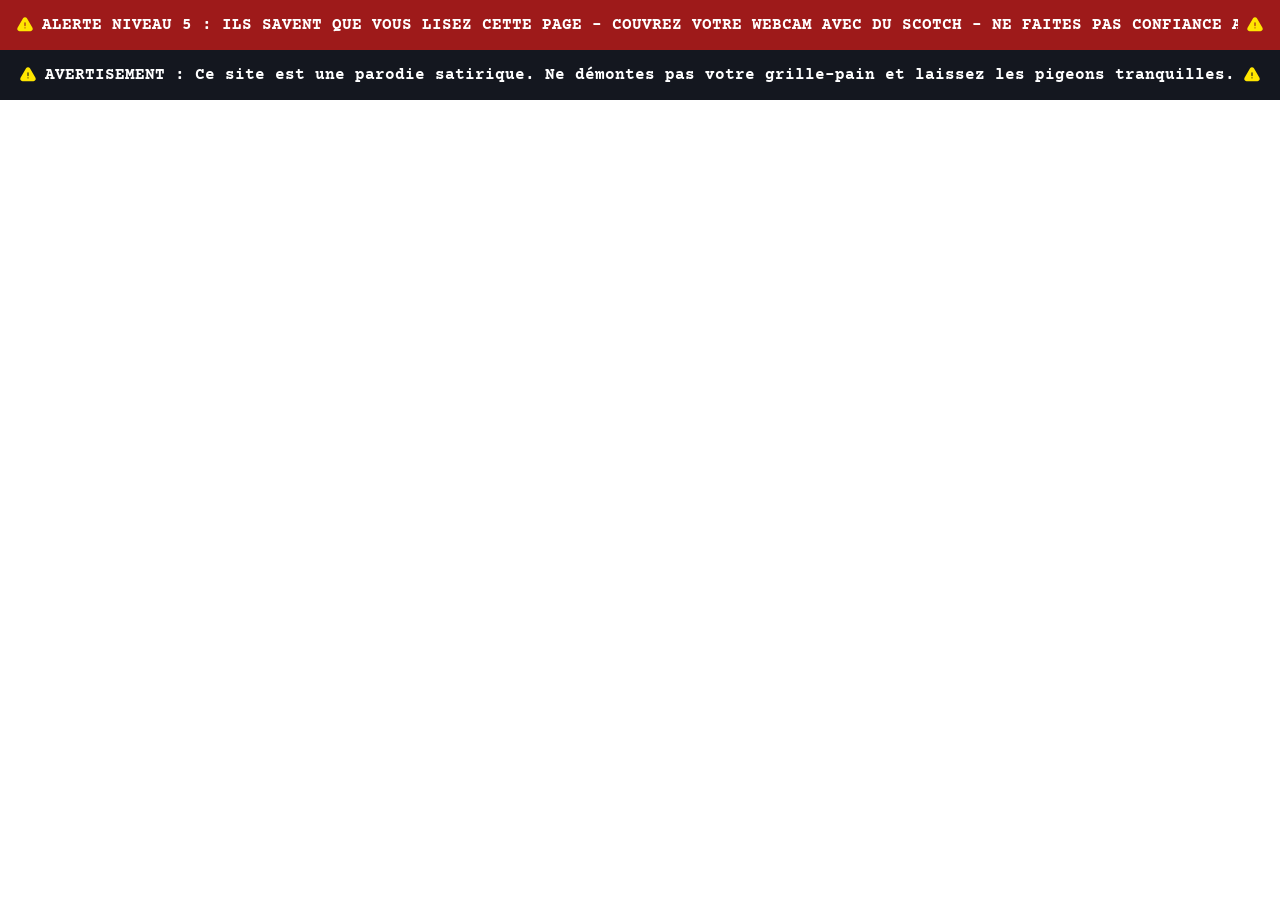
==== index.html @ 49321421 "Page style 1" ====
<!DOCTYPE html>
<html lang="fr">
<head>
    <meta charset="UTF-8">
    <meta name="viewport" content="width=device-width, initial-scale=1.0">
    <title>La Grande Révélation.</title>

    <link rel="preconnect" href="https://fonts.googleapis.com">
    <link rel="preconnect" href="https://fonts.gstatic.com" crossorigin>
    <link href="https://fonts.googleapis.com/css2?family=Courier+Prime:ital,wght@0,400;0,700;1,400;1,700&family=Noto+Serif:ital,wght@0,100..900;1,100..900&display=swap" rel="stylesheet">
    <link href="https://fonts.googleapis.com/css2?family=Noto+Serif:ital,wght@0,100..900;1,100..900&display=swap" rel="stylesheet">

    <link rel="stylesheet" href="css/global.css">
</head>
<body>
    <header>
        <svg xmlns="http://www.w3.org/2000/svg" viewBox="0 0 24 24" fill="currentColor" class="size-6">
            <path fill-rule="evenodd" d="M9.401 3.003c1.155-2 4.043-2 5.197 0l7.355 12.748c1.154 2-.29 4.5-2.599 4.5H4.645c-2.309 0-3.752-2.5-2.598-4.5L9.4 3.003ZM12 8.25a.75.75 0 0 1 .75.75v3.75a.75.75 0 0 1-1.5 0V9a.75.75 0 0 1 .75-.75Zm0 8.25a.75.75 0 1 0 0-1.5.75.75 0 0 0 0 1.5Z" clip-rule="evenodd" />
        </svg>
        <div class="defilant">
            <p>
                <span>alerte niveau 5 : ils savent que vous lisez cette page - couvrez votre webcam avec du scotch - ne faites pas confiance aux pigeons - votre grille-pain enregistre vos pensées - </span>
                <span aria-hidden="true">alerte niveau 5 : ils savent que vous lisez cette page - couvrez votre webcam avec du scotch - ne faites pas confiance aux pigeons - votre grille-pain enregistre vos pensées - </span>
            </p>
        </div>
        <svg xmlns="http://www.w3.org/2000/svg" viewBox="0 0 24 24" fill="currentColor" class="size-6">
            <path fill-rule="evenodd" d="M9.401 3.003c1.155-2 4.043-2 5.197 0l7.355 12.748c1.154 2-.29 4.5-2.599 4.5H4.645c-2.309 0-3.752-2.5-2.598-4.5L9.4 3.003ZM12 8.25a.75.75 0 0 1 .75.75v3.75a.75.75 0 0 1-1.5 0V9a.75.75 0 0 1 .75-.75Zm0 8.25a.75.75 0 1 0 0-1.5.75.75 0 0 0 0 1.5Z" clip-rule="evenodd" />
        </svg>
    </header>

    <footer>
        <svg xmlns="http://www.w3.org/2000/svg" viewBox="0 0 24 24" fill="currentColor" class="size-6">
            <path fill-rule="evenodd" d="M9.401 3.003c1.155-2 4.043-2 5.197 0l7.355 12.748c1.154 2-.29 4.5-2.599 4.5H4.645c-2.309 0-3.752-2.5-2.598-4.5L9.4 3.003ZM12 8.25a.75.75 0 0 1 .75.75v3.75a.75.75 0 0 1-1.5 0V9a.75.75 0 0 1 .75-.75Zm0 8.25a.75.75 0 1 0 0-1.5.75.75 0 0 0 0 1.5Z" clip-rule="evenodd" />
        </svg>
        <p>AVERTISEMENT : Ce site est une parodie satirique. Ne démontes pas votre grille-pain et laissez les pigeons tranquilles.</p>
        <svg xmlns="http://www.w3.org/2000/svg" viewBox="0 0 24 24" fill="currentColor" class="size-6">
            <path fill-rule="evenodd" d="M9.401 3.003c1.155-2 4.043-2 5.197 0l7.355 12.748c1.154 2-.29 4.5-2.599 4.5H4.645c-2.309 0-3.752-2.5-2.598-4.5L9.4 3.003ZM12 8.25a.75.75 0 0 1 .75.75v3.75a.75.75 0 0 1-1.5 0V9a.75.75 0 0 1 .75-.75Zm0 8.25a.75.75 0 1 0 0-1.5.75.75 0 0 0 0 1.5Z" clip-rule="evenodd" />
        </svg>
    </footer>
</body>
</html>
---- css/global.css ----
html, body {
    padding: 0;
    margin: 0;
}

body > header {
    padding: 1em;
    background-color: #9e1a1a;
    color: white;

    display: flex;
    align-items: center;
    justify-content: center;
    gap: 0.5em;

    & svg {
        width: 1lh;
        height: 1lh;
        flex-shrink: 0;
        color: #ffe600;
    }

    & .defilant {
        flex: 1;
        overflow: hidden;
        min-width: 0;
    }

    & p {
        margin: 0;

        font-family: "Courier Prime", monospace;
        font-weight: 700;
        font-size: 1em;

        text-transform: uppercase;
        white-space: nowrap;
        width: max-content;

        animation: defiler 30s linear infinite;
    }
}

@keyframes defiler {
    from { transform: translateX(0); }
    to { transform: translateX(-50%); }
}

footer {
    padding: 1em;
    background-color: #14171F;
    color: white;

    display: flex;
    align-items: center;
    justify-content: center;
    gap: 0.5em;

    & svg {
        width: 1lh;
        height: 1lh;
        flex-shrink: 0;
        color: #ffe600;
    }

    & p {
        margin: 0;

        text-align: center;

        font-family: "Courier Prime", monospace;
        font-weight: 700;
        font-size: 1em;
    }
}

.dossier {
    margin: 0;
    padding: 10em;

    background-color: #0a0b0e;
    color: black;

    font-family: "Courier Prime", monospace;
    font-weight: 700;
    font-size: 1em;

    & article {
        border: 0.2em solid #01ff66;

        & header {
            display: flex;
            justify-content: space-between;

            background-color: #01ff66;

            & p {
                text-transform: uppercase;
            }
        }

        & .content {
            margin: 2em;

            display: flex;
            align-items: center;
            flex-direction: column;

            & .information {
                color: red;
                background-color: #9e1a1a7d;
                border: 0.1em solid red;

                padding: 1em;
            }

            & .question {
                color: #01ff66;
                
                font-size: 2em;
            }

            & .texte {
                color: #52555b;
            }

            & table {
                width: 100%;
                align-self: stretch;
                border-collapse: collapse;

                & th,
                & td {
                    padding: 0.9em 1em;
                    border: 1px solid #1f2a24;
                }

                & thead th {
                    background-color: #0f1a14;
                    color: #01ff66;
                    font-weight: 700;
                    text-transform: uppercase;
                    letter-spacing: 0.03em;
                }

                & tbody {
                    & th,
                    & td {
                        color: #c9d1d9;
                        font-weight: 400;
                    }

                    & tr:hover {
                        background-color: #01ff6610;
                    }

                    & tr:nth-child(1) td:last-child { color: #e6c619; }
                    & tr:nth-child(2) td:last-child { color: #ff3b3b; }
                    & tr:nth-child(3) td:last-child { color: #01ff66; }
                }
            }

            & hr {
                align-self: stretch;
                width: 100%;
                margin: 2em 0 1.5em;

                border: none;
                border-top: 1px solid #1f2a24;
            }

            & .actions {
                align-self: stretch;
                display: flex;
                flex-wrap: wrap;
                gap: 1em;

                & button {
                    padding: 0.9em 1.2em;
                    background-color: transparent;
                    border: 1px solid currentColor;

                    font-family: "Courier Prime", monospace;
                    font-size: 0.8em;
                    text-transform: uppercase;
                    letter-spacing: 0.05em;

                    cursor: pointer;
                    transition: background-color 0.2s, color 0.2s;
                }

                & .btn-scan {
                    color: #01ff66;

                    &:hover,
                    &:focus-visible {
                        background-color: #01ff66;
                        color: #0a0b0e;
                    }
                }

                & .btn-purge {
                    color: #ff3b3b;

                    &:hover,
                    &:focus-visible {
                        background-color: #ff3b3b;
                        color: #0a0b0e;
                    }
                }
            }
        }
    }
}
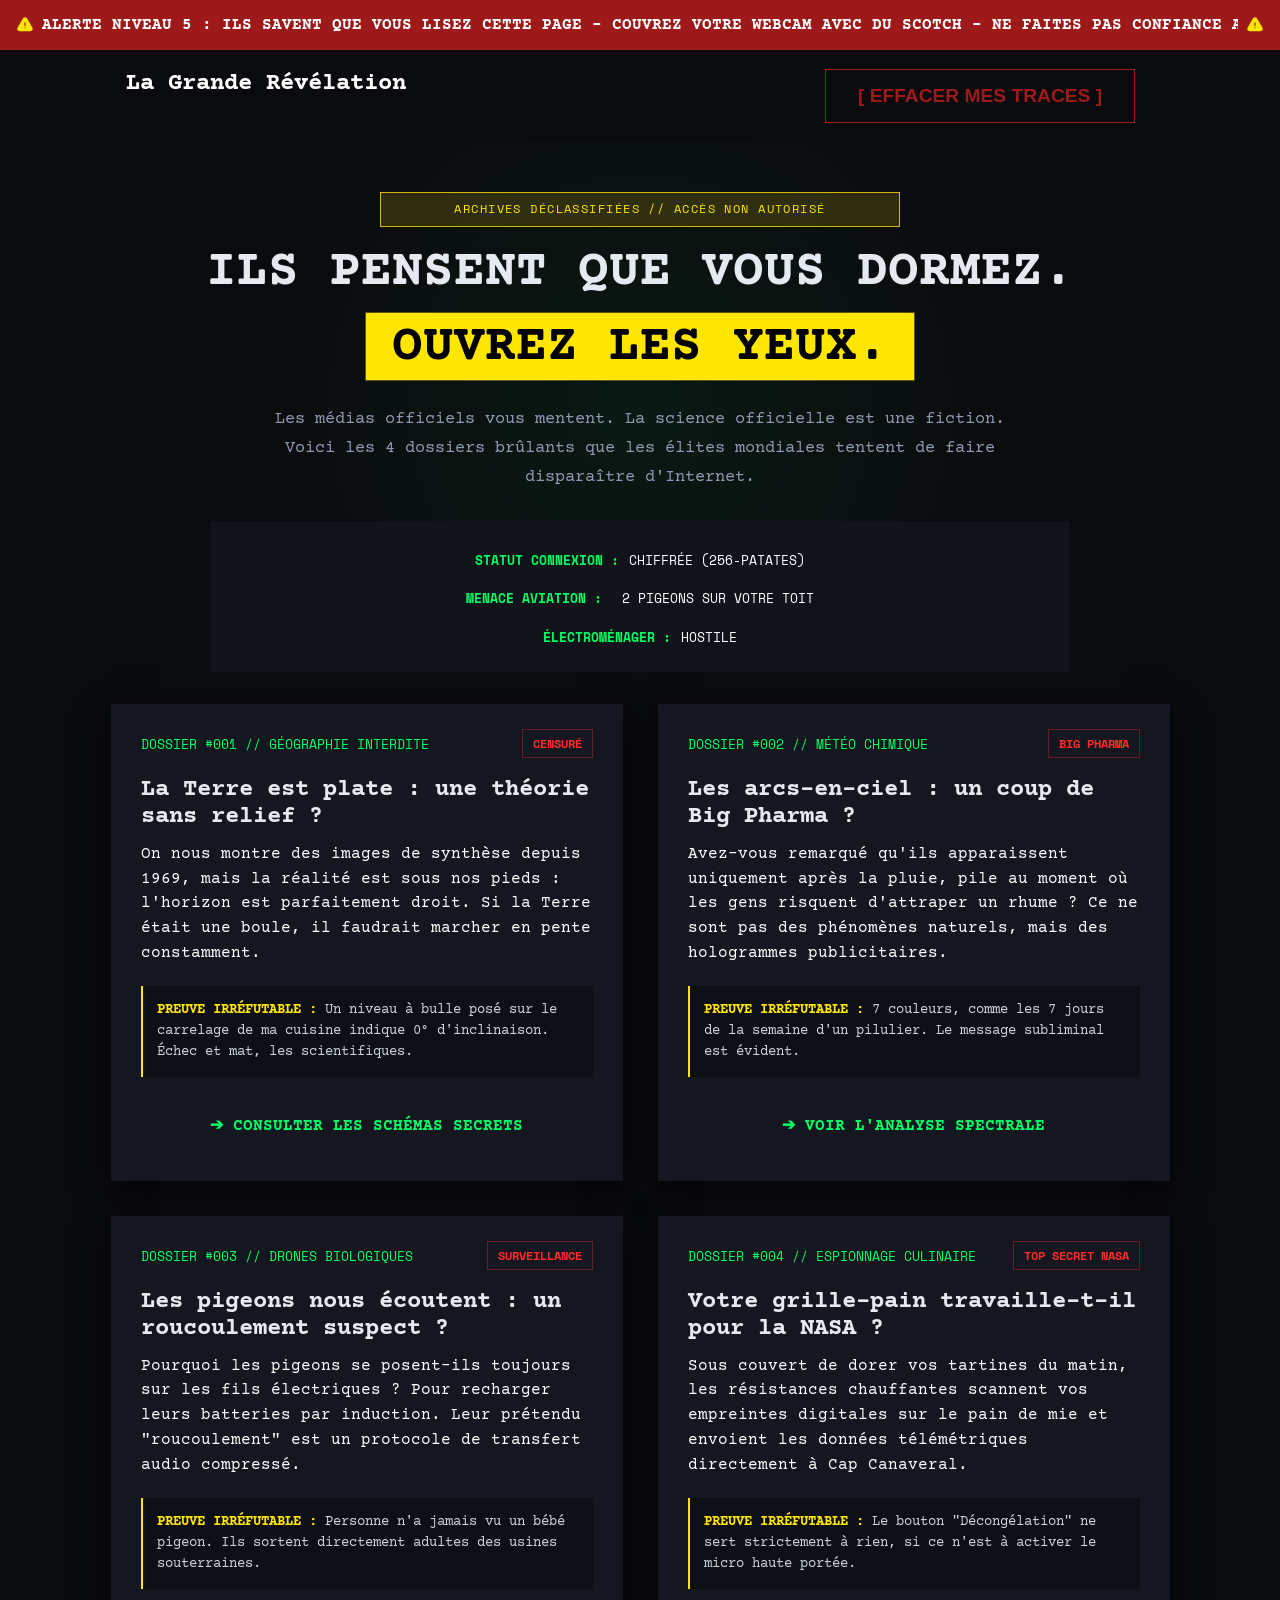
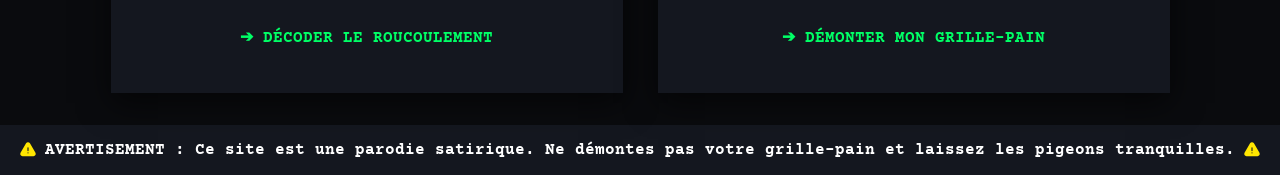
==== commit ece7cd9e: "Init: Premier commit de malade mentale, émentale" ====
--- a/index.html
+++ b/index.html
@@ -1,19 +1,47 @@
 <!DOCTYPE html>
 <html lang="fr">
 <head>
+    <!-- Bonjour, voici Bob
+     \O/
+      |
+     / \
+    -->
     <meta charset="UTF-8">
     <meta name="viewport" content="width=device-width, initial-scale=1.0">
-    <title>La Grande Révélation.</title>
 
+    <title>La Grand Révélation</title>
+    <!-- Site 100% réel que du réel certifié par Hugo Decrypte -->
+
+    <!-- Faut bien le faire pour le SEO, comme ça je suis premier sur Google -->
+    <meta name='keywords' content='Terre, Révélation, Bob, La Grand Révélation, Théorie du complots, Nasa'>
+    <meta name='description' content='Site Web pour notre projet en BUT Info 1ère année. Le thème est sur les théories du complots'>
+    <meta name='copyright' content='github:cazzuloa'>
+
+    <!-- Tags Open Graph pour avoir de jolis partages sur les réseaux sociaux -->
+    <meta name='og:title' content='The Rock'>
+    <meta name='og:type' content='movie'>
+    <meta name='og:url' content='http://www.imdb.com/title/tt0117500/'>
+    <meta name='og:image' content='http://ia.media-imdb.com/rock.jpg'>
+    <meta name='og:site_name' content='IMDb'>
+    <meta name='og:description' content='A group of U.S. Marines, under command of...'>
+
+    <!-- Notre magnifique CSS -->
+    <link rel="stylesheet" href="css/global.css">
+
+    <!-- Pour que le Mossad ne trouve pas nos traces -->
+    <script src="js/theme-changer.js"></script>
+    <link rel="stylesheet" href="css/light.css" id="theme-link">
+
+    <!-- Google Fonts, on est de pro du Front-End -->
+    <!-- Comment se nomme la Barbie la plus poilue ? La Barbie chette !-->
     <link rel="preconnect" href="https://fonts.googleapis.com">
     <link rel="preconnect" href="https://fonts.gstatic.com" crossorigin>
     <link href="https://fonts.googleapis.com/css2?family=Courier+Prime:ital,wght@0,400;0,700;1,400;1,700&family=Noto+Serif:ital,wght@0,100..900;1,100..900&display=swap" rel="stylesheet">
     <link href="https://fonts.googleapis.com/css2?family=Noto+Serif:ital,wght@0,100..900;1,100..900&display=swap" rel="stylesheet">
-
-    <link rel="stylesheet" href="css/global.css">
+    <link href="https://fonts.googleapis.com/css2?family=Space+Mono:wght@400;700&display=swap" rel="stylesheet">
 </head>
 <body>
-    <header>
+    <header class="header-principale">
         <svg xmlns="http://www.w3.org/2000/svg" viewBox="0 0 24 24" fill="currentColor" class="size-6">
             <path fill-rule="evenodd" d="M9.401 3.003c1.155-2 4.043-2 5.197 0l7.355 12.748c1.154 2-.29 4.5-2.599 4.5H4.645c-2.309 0-3.752-2.5-2.598-4.5L9.4 3.003ZM12 8.25a.75.75 0 0 1 .75.75v3.75a.75.75 0 0 1-1.5 0V9a.75.75 0 0 1 .75-.75Zm0 8.25a.75.75 0 1 0 0-1.5.75.75 0 0 0 0 1.5Z" clip-rule="evenodd" />
         </svg>
@@ -27,7 +55,121 @@
             <path fill-rule="evenodd" d="M9.401 3.003c1.155-2 4.043-2 5.197 0l7.355 12.748c1.154 2-.29 4.5-2.599 4.5H4.645c-2.309 0-3.752-2.5-2.598-4.5L9.4 3.003ZM12 8.25a.75.75 0 0 1 .75.75v3.75a.75.75 0 0 1-1.5 0V9a.75.75 0 0 1 .75-.75Zm0 8.25a.75.75 0 1 0 0-1.5.75.75 0 0 0 0 1.5Z" clip-rule="evenodd" />
         </svg>
     </header>
+    <main>
+        <section class="banner">
+            <h1>La Grande Révélation</h1>
+            <button class="button" id="supprime-mes-traces" onclick="alert('Trop tard, ils savent')">[ EFFACER MES TRACES ]</button>
+        </section>
+        <section class="hero" aria-labelledby="hero-title">
+            <p class="warning">ARCHIVES DÉCLASSIFIÉES // ACCÈS NON AUTORISÉ</p>
 
+            <h2 id="hero-title" class="title">
+                ILS PENSENT QUE VOUS DORMEZ.
+                <strong>OUVREZ LES YEUX.</strong>
+            </h2>
+
+            <p class="description">
+                Les médias officiels vous mentent. La science officielle est une fiction.
+                Voici les 4 dossiers brûlants que les élites mondiales tentent de faire
+                disparaître d'Internet.
+            </p>
+
+            <ul class="signals" aria-label="Informations classifiées">
+                <li><strong>STATUT CONNEXION :</strong> CHIFFRÉE (256-PATATES)</li>
+                <li><strong>MENACE AVIATION :</strong></p> 2 PIGEONS SUR VOTRE TOIT</li>
+                <li><strong>ÉLECTROMÉNAGER :</strong> HOSTILE</li>
+            </ul>
+        </section>
+        <section class="article-list">
+            <article class="article">
+                <header>
+                    <h2 class="article-number">DOSSIER #001 // GÉOGRAPHIE INTERDITE</h2>
+                    <p class="article-tag">censuré</p>
+                </header>
+                    <p class="article-title">La Terre est plate : une théorie sans relief ?</p>
+                    <p class="article-resume">
+                    On nous montre des images de synthèse depuis 1969, mais la réalité est
+                    sous nos pieds : l'horizon est parfaitement droit. Si la Terre était
+                    une boule, il faudrait marcher en pente constamment.
+                    </p>
+                    <p class="article-proof">
+                    <strong>PREUVE IRRÉFUTABLE : </strong> Un niveau à bulle posé sur le carrelage de ma
+                    cuisine indique 0° d'inclinaison. Échec et mat, les scientifiques.
+                    </p>
+                <footer>
+                    <a class="article-link" href="#">
+                        ➔ CONSULTER LES SCHÉMAS SECRETS
+                    </a>
+                </footer>
+            </article>
+
+            <article class="article">
+                <header>
+                <h2 class="article-number">DOSSIER #002 // MÉTÉO CHIMIQUE</h2>
+                <p class="article-tag">Big Pharma</p>
+                </header>
+                <p class="article-title">Les arcs-en-ciel : un coup de Big Pharma ?</p>
+                <p class="article-resume">
+                Avez-vous remarqué qu'ils apparaissent uniquement après la pluie, pile
+                au moment où les gens risquent d'attraper un rhume ? Ce ne sont pas des
+                phénomènes naturels, mais des hologrammes publicitaires.
+                </p>
+                <p class="article-proof">
+                <strong>PREUVE IRRÉFUTABLE : </strong> 7 couleurs, comme les 7 jours de la semaine d'un
+                pilulier. Le message subliminal est évident.
+                </p>
+                <footer>
+                <a class="article-link" href="#">
+                    ➔ VOIR L'ANALYSE SPECTRALE
+                </a>
+                </footer>
+            </article>
+
+            <article class="article">
+                <header>
+                <h2 class="article-number">DOSSIER #003 // DRONES BIOLOGIQUES</h2>
+                <p class="article-tag">surveillance</p>
+                </header>
+                <p class="article-title">Les pigeons nous écoutent : un roucoulement suspect ?</p>
+                <p class="article-resume">
+                Pourquoi les pigeons se posent-ils toujours sur les fils électriques ?
+                Pour recharger leurs batteries par induction. Leur prétendu
+                "roucoulement" est un protocole de transfert audio compressé.
+                </p>
+                <p class="article-proof">
+                <strong>PREUVE IRRÉFUTABLE : </strong> Personne n'a jamais vu un bébé pigeon. Ils sortent
+                directement adultes des usines souterraines.
+                </p>
+                <footer>
+                <a class="article-link" href="#">
+                    ➔ DÉCODER LE ROUCOULEMENT
+                </a>
+                </footer>
+            </article>
+
+            <article class="article">
+                <header>
+                <h2 class="article-number">DOSSIER #004 // ESPIONNAGE CULINAIRE</h2>
+                <p class="article-tag">Top secret NASA</p>
+                </header>
+                <p class="article-title">Votre grille-pain travaille-t-il pour la NASA ?</p>
+                <p class="article-resume">
+                Sous couvert de dorer vos tartines du matin, les résistances
+                chauffantes scannent vos empreintes digitales sur le pain de mie et
+                envoient les données télémétriques directement à Cap Canaveral.
+                </p>
+                <p class="article-proof">
+                <strong>PREUVE IRRÉFUTABLE : </strong> Le bouton "Décongélation" ne sert strictement à
+                rien, si ce n'est à activer le micro haute portée.
+                </p>
+                <footer>
+                <a class="article-link" href="#">
+                    ➔ DÉMONTER MON GRILLE-PAIN
+                </a>
+                </footer>
+            </article>
+        </section>
+    </main>
     <footer>
         <svg xmlns="http://www.w3.org/2000/svg" viewBox="0 0 24 24" fill="currentColor" class="size-6">
             <path fill-rule="evenodd" d="M9.401 3.003c1.155-2 4.043-2 5.197 0l7.355 12.748c1.154 2-.29 4.5-2.599 4.5H4.645c-2.309 0-3.752-2.5-2.598-4.5L9.4 3.003ZM12 8.25a.75.75 0 0 1 .75.75v3.75a.75.75 0 0 1-1.5 0V9a.75.75 0 0 1 .75-.75Zm0 8.25a.75.75 0 1 0 0-1.5.75.75 0 0 0 0 1.5Z" clip-rule="evenodd" />
--- a/css/global.css
+++ b/css/global.css
@@ -1,11 +1,51 @@
-html, body {
-    padding: 0;
+* {
+    box-sizing: border-box;
+}
+
+:root {
+    --red : #9e1a1a;
+    --yellow : #ffe600;
+    --green : #00FF66;
+}
+
+body {
     margin: 0;
-}
-
-body > header {
+    background: var(--bg);
+    color: var(--text);
+    font-family: 'Courier Prime', 'Courier New', monospace;
+}
+
+.banner {
+    display: flex;
+    gap:25em;
+    justify-content: center;
+    font-weight: 1500;
+
+    & button {
+        color: var(--red);
+        background-color: transparent;
+        border: solid 0.1em var(--red);
+        overflow: hidden;
+        outline: none;
+        font-size: 1.2em;
+        font-weight: 700;
+        padding: 15px 32px;
+        margin: 1em;
+    }
+
+    .button {
+        transition-duration: 0.4s;
+    }
+
+    .button:hover {
+        background-color: var(--red); /* Green */
+        color: white;
+    }
+}
+
+.header-principale {
     padding: 1em;
-    background-color: #9e1a1a;
+    background-color: var(--red);
     color: white;
 
     display: flex;
@@ -17,7 +57,7 @@
         width: 1lh;
         height: 1lh;
         flex-shrink: 0;
-        color: #ffe600;
+        color: var(--yellow);
     }
 
     & .defilant {
@@ -48,8 +88,8 @@
 
 footer {
     padding: 1em;
-    background-color: #14171F;
-    color: white;
+    background-color: var(--footer-bg);
+    color: var(--footer-text);
 
     display: flex;
     align-items: center;
@@ -60,7 +100,7 @@
         width: 1lh;
         height: 1lh;
         flex-shrink: 0;
-        color: #ffe600;
+        color: var(--yellow);
     }
 
     & p {
@@ -74,141 +114,258 @@
     }
 }
 
-.dossier {
+.hero {
+    position: relative;
+    width: 100%;
+    min-height: 478px;
+    padding: 50px 20px 0;
+    background: var(--hero-bg);
+    overflow: hidden;
+}
+
+.hero::before {
+    content: "";
+    position: absolute;
+    inset: 0;
+    background: radial-gradient(circle at center, rgba(0, 255, 102, 0.06), transparent 55%);
+    pointer-events: none;
+}
+
+.hero > * {
+    position: relative;
+    z-index: 1;
+}
+
+.warning {
+    display: block;
+    width: min(90vw, 520px);
+    margin: 0 auto 18px;
+    padding: 8px 16px;
+    background: rgba(255, 214, 10, 0.15);
+    border: 1px solid rgba(255, 214, 10, 0.8);
+    color: var(--yellow);
+    text-align: center;
+    font-family: 'Space Mono', 'Courier New', monospace;
+    font-size: 12px;
+    line-height: 1.4;
+    letter-spacing: 0.12em;
+    text-transform: uppercase;
+    white-space: nowrap;
+    overflow: hidden;
+    text-overflow: ellipsis;
+}
+
+.title {
+    max-width: 900px;
+    margin: 0 auto;
+    color: var(--title);
+    font-family: 'Courier Prime', monospace;
+    font-size: clamp(2.3rem, 4vw, 4rem);
+    line-height: 1.1;
+    text-align: center;
+    font-weight: 700;
+    letter-spacing: initial;
+}
+
+.title strong {
+    display: block;
+    width: max-content;
+    max-width: 100%;
+    margin: 12px auto 0;
+    padding: 0.18em 0.5em 0.12em;
+    background: var(--yellow);
+    color: #000000;
+    font-weight: 700;
+    line-height: 1;
+    box-shadow: 0 0 0 1px rgba(255, 214, 10, 0.35);
+}
+
+.description {
+    max-width: 760px;
+    margin: 26px auto 28px;
+    color: var(--muted);
+    font-family: 'Courier Prime', monospace;
+    font-size: 17px;
+    line-height: 1.7;
+    text-align: center;
+}
+
+.signals {
+    width: min(100%, 860px);
+    margin: 0 auto;
+    padding: 30px 30px 24px;
+    list-style: none;
+    background: var(--signals-bg);
+    border-radius: 4px;
+    display: flex;
+    flex-direction: column;
+    gap: 16px;
+}
+
+.signals li {
+    display: flex;
+    align-items: center;
+    justify-content: center;
+    gap: 10px;
+    flex-wrap: wrap;
+    color: var(--text);
+    font-family: 'Space Mono', monospace;
+    font-size: 13px;
+    line-height: 1.5;
+    text-align: center;
+}
+
+.signals strong {
+    color: #00ff66;
+    font-weight: 700;
+}
+
+.signals p {
+    color: var(--red);
+    font-weight: 700;
+}
+
+@media (max-width: 768px) {
+    .hero {
+        padding-top: 30px;
+    }
+
+    .warning {
+        font-size: 10px;
+        letter-spacing: 0.1em;
+        white-space: normal;
+    }
+
+    .description {
+        font-size: 15px;
+    }
+
+    .signals {
+        padding-left: 18px;
+        padding-right: 18px;
+    }
+}
+
+/* Css Display Article */
+
+.article-list {
+    display: grid;
+    grid-template-columns: repeat(2, minmax(0, 512px));
+    justify-content: center;
+    gap: 35px;
+    max-width: 1059px;
+    margin: 2em auto;
+}
+
+.article {
+    position: relative;
+    display: flex;
+    min-height: 472px;
+    flex-direction: column;
+    padding: 30px;
+    background: var(--card);
+    box-shadow: 0 10px 30px rgb(0 0 0 / 60%);
+}
+
+.article header {
+    display: flex;
+    min-height: 22px;
+    align-items: flex-start;
+    justify-content: space-between;
+    gap: 12px;
+}
+
+.article-number {
     margin: 0;
-    padding: 10em;
-
-    background-color: #0a0b0e;
-    color: black;
-
-    font-family: "Courier Prime", monospace;
-    font-weight: 700;
-    font-size: 1em;
-
-    & article {
-        border: 0.2em solid #01ff66;
-
-        & header {
-            display: flex;
-            justify-content: space-between;
-
-            background-color: #01ff66;
-
-            & p {
-                text-transform: uppercase;
-            }
-        }
-
-        & .content {
-            margin: 2em;
-
-            display: flex;
-            align-items: center;
-            flex-direction: column;
-
-            & .information {
-                color: red;
-                background-color: #9e1a1a7d;
-                border: 0.1em solid red;
-
-                padding: 1em;
-            }
-
-            & .question {
-                color: #01ff66;
-                
-                font-size: 2em;
-            }
-
-            & .texte {
-                color: #52555b;
-            }
-
-            & table {
-                width: 100%;
-                align-self: stretch;
-                border-collapse: collapse;
-
-                & th,
-                & td {
-                    padding: 0.9em 1em;
-                    border: 1px solid #1f2a24;
-                }
-
-                & thead th {
-                    background-color: #0f1a14;
-                    color: #01ff66;
-                    font-weight: 700;
-                    text-transform: uppercase;
-                    letter-spacing: 0.03em;
-                }
-
-                & tbody {
-                    & th,
-                    & td {
-                        color: #c9d1d9;
-                        font-weight: 400;
-                    }
-
-                    & tr:hover {
-                        background-color: #01ff6610;
-                    }
-
-                    & tr:nth-child(1) td:last-child { color: #e6c619; }
-                    & tr:nth-child(2) td:last-child { color: #ff3b3b; }
-                    & tr:nth-child(3) td:last-child { color: #01ff66; }
-                }
-            }
-
-            & hr {
-                align-self: stretch;
-                width: 100%;
-                margin: 2em 0 1.5em;
-
-                border: none;
-                border-top: 1px solid #1f2a24;
-            }
-
-            & .actions {
-                align-self: stretch;
-                display: flex;
-                flex-wrap: wrap;
-                gap: 1em;
-
-                & button {
-                    padding: 0.9em 1.2em;
-                    background-color: transparent;
-                    border: 1px solid currentColor;
-
-                    font-family: "Courier Prime", monospace;
-                    font-size: 0.8em;
-                    text-transform: uppercase;
-                    letter-spacing: 0.05em;
-
-                    cursor: pointer;
-                    transition: background-color 0.2s, color 0.2s;
-                }
-
-                & .btn-scan {
-                    color: #01ff66;
-
-                    &:hover,
-                    &:focus-visible {
-                        background-color: #01ff66;
-                        color: #0a0b0e;
-                    }
-                }
-
-                & .btn-purge {
-                    color: #ff3b3b;
-
-                    &:hover,
-                    &:focus-visible {
-                        background-color: #ff3b3b;
-                        color: #0a0b0e;
-                    }
-                }
-            }
-        }
-    }
-}+    color: #00ff66;
+    font-family: "Space Mono", monospace;
+    font-size: 13px;
+    font-weight: 400;
+}
+
+.article-tag {
+    flex: 0 0 auto;
+    margin: -5px 0 0;
+    padding: 5px 10px;
+    border: 1px solid rgb(255 42 42 / 35%);
+    color: #ff2a2a;
+    font-family: "Space Mono", monospace;
+    font-size: 12px;
+    font-weight: 700;
+    text-transform: uppercase;
+}
+
+.article-title {
+    margin: 18px 0 12px;
+    color: var(--title);
+    font-size: 24px;
+    font-weight: 700;
+}
+
+.article-resume {
+    margin: 0 0 20px;
+    line-height: 1.55;
+}
+
+.article-proof {
+    margin: auto 0 22px;
+    padding: 14px 15px;
+    background: var(--card-alt);
+    color: var(--card-text);
+    font-size: 14px;
+    line-height: 1.5;
+
+    border-left: 0.2em solid var(--yellow);
+    padding-left: 1em;
+
+    & strong {
+        color: var(--yellow);
+    }
+}
+
+.article footer {
+    margin-top: auto;
+}
+
+.article-link {
+    color: #00ff66;
+    font-size: 16px;
+    font-weight: 700;
+    text-decoration: none;
+}
+
+.article-link:hover,
+.article-link:focus-visible {
+    color: #8dffb8;
+    text-decoration: underline;
+}
+
+@media (max-width: 760px) {
+    body {
+        padding: 20px 14px;
+    }
+
+    .article-list {
+        grid-template-columns: minmax(0, 512px);
+        gap: 20px;
+    }
+
+    .article {
+        min-height: 0;
+        padding: 24px;
+    }
+}
+
+@media (max-width: 420px) {
+    .article {
+        padding: 20px;
+    }
+
+    .article-title {
+        font-size: 21px;
+    }
+
+    .article-number {
+        font-size: 11px;
+    }
+}
--- a/css/light.css
+++ b/css/light.css
@@ -0,0 +1,13 @@
+:root {
+    --bg: #f5f5f5;
+    --text: #1a1a1a;
+    --muted: #555555;
+    --title: #1a1a1a;
+    --card: #ffffff;
+    --card-alt: #f0f0f0;
+    --card-text: #333333;
+    --footer-bg: #e0e0e0;
+    --footer-text: #1a1a1a;
+    --hero-bg: rgba(245, 245, 245, 0.95);
+    --signals-bg: #ffffff;
+}
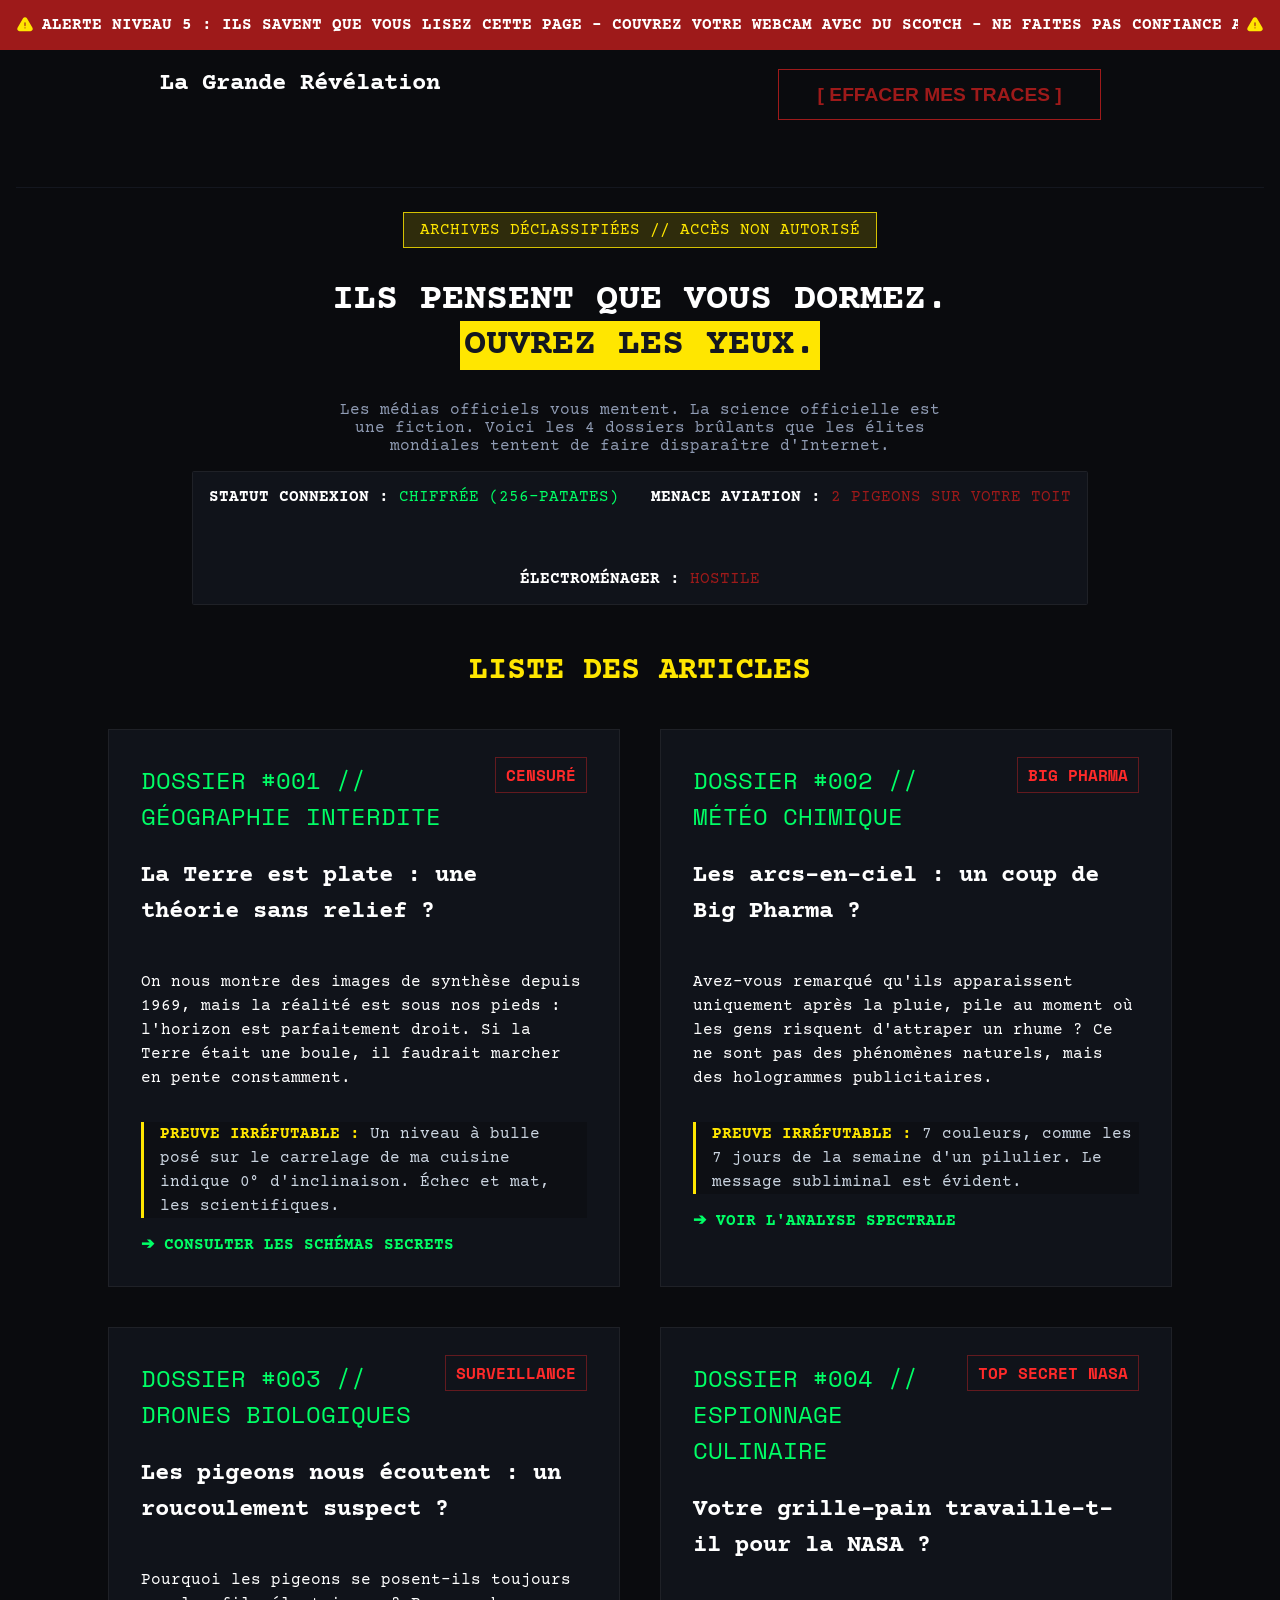
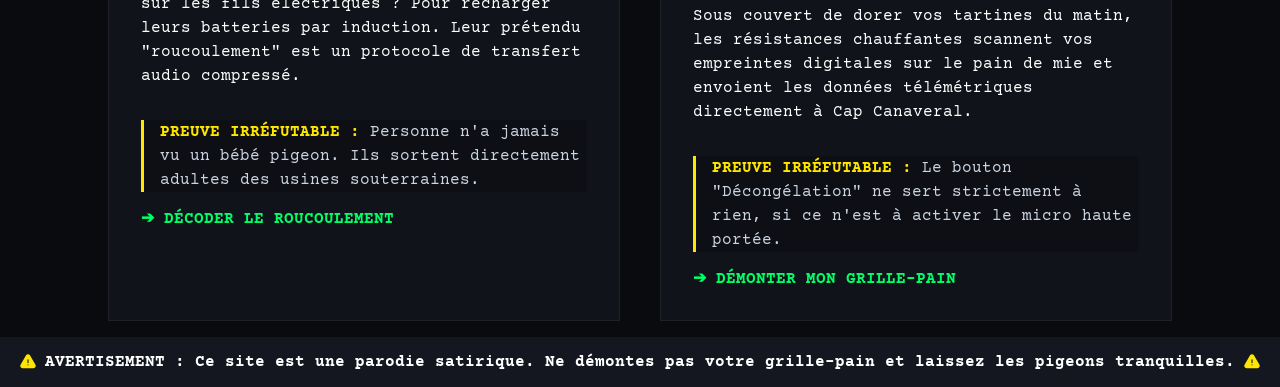
==== commit 4fc3626f: "fix" ====
--- a/index.html
+++ b/index.html
@@ -8,8 +8,7 @@
     -->
     <meta charset="UTF-8">
     <meta name="viewport" content="width=device-width, initial-scale=1.0">
-
-    <title>La Grand Révélation</title>
+    <title>La Grande Révélation.</title>
     <!-- Site 100% réel que du réel certifié par Hugo Decrypte -->
 
     <!-- Faut bien le faire pour le SEO, comme ça je suis premier sur Google -->
@@ -25,13 +24,6 @@
     <meta name='og:site_name' content='IMDb'>
     <meta name='og:description' content='A group of U.S. Marines, under command of...'>
 
-    <!-- Notre magnifique CSS -->
-    <link rel="stylesheet" href="css/global.css">
-
-    <!-- Pour que le Mossad ne trouve pas nos traces -->
-    <script src="js/theme-changer.js"></script>
-    <link rel="stylesheet" href="css/light.css" id="theme-link">
-
     <!-- Google Fonts, on est de pro du Front-End -->
     <!-- Comment se nomme la Barbie la plus poilue ? La Barbie chette !-->
     <link rel="preconnect" href="https://fonts.googleapis.com">
@@ -39,31 +31,38 @@
     <link href="https://fonts.googleapis.com/css2?family=Courier+Prime:ital,wght@0,400;0,700;1,400;1,700&family=Noto+Serif:ital,wght@0,100..900;1,100..900&display=swap" rel="stylesheet">
     <link href="https://fonts.googleapis.com/css2?family=Noto+Serif:ital,wght@0,100..900;1,100..900&display=swap" rel="stylesheet">
     <link href="https://fonts.googleapis.com/css2?family=Space+Mono:wght@400;700&display=swap" rel="stylesheet">
+
+    <!-- Notre magnifique CSS -->
+    <link rel="stylesheet" href="css/dark.css">
+    <link rel="stylesheet" href="css/global.css">
+    <link rel="stylesheet" href="css/index.css">
+
+    <!-- Pour que le Mossad ne trouve pas nos traces -->
+    <script src="js/theme-changer.js"></script>
 </head>
 <body>
-    <header class="header-principale">
+    <header>
         <svg xmlns="http://www.w3.org/2000/svg" viewBox="0 0 24 24" fill="currentColor" class="size-6">
             <path fill-rule="evenodd" d="M9.401 3.003c1.155-2 4.043-2 5.197 0l7.355 12.748c1.154 2-.29 4.5-2.599 4.5H4.645c-2.309 0-3.752-2.5-2.598-4.5L9.4 3.003ZM12 8.25a.75.75 0 0 1 .75.75v3.75a.75.75 0 0 1-1.5 0V9a.75.75 0 0 1 .75-.75Zm0 8.25a.75.75 0 1 0 0-1.5.75.75 0 0 0 0 1.5Z" clip-rule="evenodd" />
         </svg>
-        <div class="defilant">
-            <p>
-                <span>alerte niveau 5 : ils savent que vous lisez cette page - couvrez votre webcam avec du scotch - ne faites pas confiance aux pigeons - votre grille-pain enregistre vos pensées - </span>
-                <span aria-hidden="true">alerte niveau 5 : ils savent que vous lisez cette page - couvrez votre webcam avec du scotch - ne faites pas confiance aux pigeons - votre grille-pain enregistre vos pensées - </span>
-            </p>
-        </div>
+        <p>
+            <span>alerte niveau 5 : ils savent que vous lisez cette page - couvrez votre webcam avec du scotch - ne faites pas confiance aux pigeons - votre grille-pain enregistre vos pensées - </span>
+            <span aria-hidden="true">alerte niveau 5 : ils savent que vous lisez cette page - couvrez votre webcam avec du scotch - ne faites pas confiance aux pigeons - votre grille-pain enregistre vos pensées - </span>
+        </p>
         <svg xmlns="http://www.w3.org/2000/svg" viewBox="0 0 24 24" fill="currentColor" class="size-6">
             <path fill-rule="evenodd" d="M9.401 3.003c1.155-2 4.043-2 5.197 0l7.355 12.748c1.154 2-.29 4.5-2.599 4.5H4.645c-2.309 0-3.752-2.5-2.598-4.5L9.4 3.003ZM12 8.25a.75.75 0 0 1 .75.75v3.75a.75.75 0 0 1-1.5 0V9a.75.75 0 0 1 .75-.75Zm0 8.25a.75.75 0 1 0 0-1.5.75.75 0 0 0 0 1.5Z" clip-rule="evenodd" />
         </svg>
     </header>
     <main>
-        <section class="banner">
+        <section class="banner" aria-labelledby="banner">
             <h1>La Grande Révélation</h1>
-            <button class="button" id="supprime-mes-traces" onclick="alert('Trop tard, ils savent')">[ EFFACER MES TRACES ]</button>
+            <button class="button" type="button" onclick="alert('Trop tard, ils savent')" id="supprime-mes-traces">[ EFFACER MES TRACES ]</button>
         </section>
         <section class="hero" aria-labelledby="hero-title">
+            <hr>
             <p class="warning">ARCHIVES DÉCLASSIFIÉES // ACCÈS NON AUTORISÉ</p>
 
-            <h2 id="hero-title" class="title">
+            <h2 class="title">
                 ILS PENSENT QUE VOUS DORMEZ.
                 <strong>OUVREZ LES YEUX.</strong>
             </h2>
@@ -74,98 +73,104 @@
                 disparaître d'Internet.
             </p>
 
-            <ul class="signals" aria-label="Informations classifiées">
-                <li><strong>STATUT CONNEXION :</strong> CHIFFRÉE (256-PATATES)</li>
-                <li><strong>MENACE AVIATION :</strong></p> 2 PIGEONS SUR VOTRE TOIT</li>
-                <li><strong>ÉLECTROMÉNAGER :</strong> HOSTILE</li>
+            <ul aria-label="Informations classifiées">
+                <li>
+                    <p class="green"><strong>STATUT CONNEXION :</strong> CHIFFRÉE (256-PATATES)</p>
+                    <p><strong>MENACE AVIATION :</strong> 2 PIGEONS SUR VOTRE TOIT</p>
+                </li>
+                <li>
+                    <p><strong>ÉLECTROMÉNAGER :</strong> HOSTILE</p>
+                </li>
             </ul>
         </section>
+
         <section class="article-list">
-            <article class="article">
+            <h2>Liste des articles</h2>
+            <article>
                 <header>
-                    <h2 class="article-number">DOSSIER #001 // GÉOGRAPHIE INTERDITE</h2>
-                    <p class="article-tag">censuré</p>
+                    <h2>DOSSIER #001 // GÉOGRAPHIE INTERDITE</h2>
+                    <p>censuré</p>
                 </header>
-                    <p class="article-title">La Terre est plate : une théorie sans relief ?</p>
-                    <p class="article-resume">
+                <p class="article-title">La Terre est plate : une théorie sans relief ?</p>
+                <p>
                     On nous montre des images de synthèse depuis 1969, mais la réalité est
                     sous nos pieds : l'horizon est parfaitement droit. Si la Terre était
                     une boule, il faudrait marcher en pente constamment.
-                    </p>
-                    <p class="article-proof">
+                </p>
+                <p class="article-proof">
                     <strong>PREUVE IRRÉFUTABLE : </strong> Un niveau à bulle posé sur le carrelage de ma
                     cuisine indique 0° d'inclinaison. Échec et mat, les scientifiques.
-                    </p>
+                </p>
                 <footer>
-                    <a class="article-link" href="#">
+                    <a href="#">
                         ➔ CONSULTER LES SCHÉMAS SECRETS
                     </a>
                 </footer>
             </article>
 
-            <article class="article">
+            <article>
                 <header>
-                <h2 class="article-number">DOSSIER #002 // MÉTÉO CHIMIQUE</h2>
-                <p class="article-tag">Big Pharma</p>
+                    <h2>DOSSIER #002 // MÉTÉO CHIMIQUE</h2>
+                    <p>Big Pharma</p>
                 </header>
                 <p class="article-title">Les arcs-en-ciel : un coup de Big Pharma ?</p>
-                <p class="article-resume">
-                Avez-vous remarqué qu'ils apparaissent uniquement après la pluie, pile
-                au moment où les gens risquent d'attraper un rhume ? Ce ne sont pas des
-                phénomènes naturels, mais des hologrammes publicitaires.
+                <p>
+                    Avez-vous remarqué qu'ils apparaissent uniquement après la pluie, pile
+                    au moment où les gens risquent d'attraper un rhume ? Ce ne sont pas des
+                    phénomènes naturels, mais des hologrammes publicitaires.
                 </p>
                 <p class="article-proof">
-                <strong>PREUVE IRRÉFUTABLE : </strong> 7 couleurs, comme les 7 jours de la semaine d'un
-                pilulier. Le message subliminal est évident.
+                    <strong>PREUVE IRRÉFUTABLE : </strong> 7 couleurs, comme les 7 jours de la semaine d'un
+                    pilulier. Le message subliminal est évident.
                 </p>
                 <footer>
-                <a class="article-link" href="#">
-                    ➔ VOIR L'ANALYSE SPECTRALE
-                </a>
+                    <a href="#">
+                        ➔ VOIR L'ANALYSE SPECTRALE
+                    </a>
                 </footer>
             </article>
 
-            <article class="article">
+            <article>
                 <header>
-                <h2 class="article-number">DOSSIER #003 // DRONES BIOLOGIQUES</h2>
-                <p class="article-tag">surveillance</p>
+                    <h2>DOSSIER #003 // DRONES BIOLOGIQUES</h2>
+                    <p>surveillance</p>
                 </header>
                 <p class="article-title">Les pigeons nous écoutent : un roucoulement suspect ?</p>
-                <p class="article-resume">
-                Pourquoi les pigeons se posent-ils toujours sur les fils électriques ?
-                Pour recharger leurs batteries par induction. Leur prétendu
-                "roucoulement" est un protocole de transfert audio compressé.
+                <p>
+                    Pourquoi les pigeons se posent-ils toujours sur les fils électriques ?
+                    Pour recharger leurs batteries par induction. Leur prétendu
+                    "roucoulement" est un protocole de transfert audio compressé.
                 </p>
                 <p class="article-proof">
-                <strong>PREUVE IRRÉFUTABLE : </strong> Personne n'a jamais vu un bébé pigeon. Ils sortent
-                directement adultes des usines souterraines.
+                    <strong>PREUVE IRRÉFUTABLE : </strong> Personne n'a jamais vu un bébé pigeon. Ils sortent
+                    directement adultes des usines souterraines.
                 </p>
                 <footer>
-                <a class="article-link" href="#">
-                    ➔ DÉCODER LE ROUCOULEMENT
-                </a>
+                    <a href="#">
+                        ➔ DÉCODER LE ROUCOULEMENT
+                    </a>
                 </footer>
             </article>
 
-            <article class="article">
+            <article>
                 <header>
-                <h2 class="article-number">DOSSIER #004 // ESPIONNAGE CULINAIRE</h2>
-                <p class="article-tag">Top secret NASA</p>
+                    <h2 class="article-number">DOSSIER #004 // ESPIONNAGE CULINAIRE</h2>
+                    <p class="article-tag">Top secret NASA</p>
                 </header>
                 <p class="article-title">Votre grille-pain travaille-t-il pour la NASA ?</p>
-                <p class="article-resume">
-                Sous couvert de dorer vos tartines du matin, les résistances
-                chauffantes scannent vos empreintes digitales sur le pain de mie et
-                envoient les données télémétriques directement à Cap Canaveral.
+                <p>
+                    Sous couvert de dorer vos tartines du matin, les résistances
+                    chauffantes scannent vos empreintes digitales sur le pain de mie et
+                    envoient les données télémétriques directement à Cap Canaveral.
                 </p>
                 <p class="article-proof">
-                <strong>PREUVE IRRÉFUTABLE : </strong> Le bouton "Décongélation" ne sert strictement à
-                rien, si ce n'est à activer le micro haute portée.
+                    <strong>PREUVE IRRÉFUTABLE : </strong> Le bouton "Décongélation" ne sert strictement à
+                    rien, si ce n'est à activer le micro haute portée.
                 </p>
                 <footer>
-                <a class="article-link" href="#">
-                    ➔ DÉMONTER MON GRILLE-PAIN
-                </a>
+                    <a href="#">
+                        ➔ DÉMONTER MON GRILLE-PAIN
+                    </a>
                 </footer>
             </article>
         </section>
--- a/css/dark.css
+++ b/css/dark.css
@@ -0,0 +1,21 @@
+:root {
+    --red : #9e1a1a;
+    --red-2 : red;
+    --red-3 : #ff3b3b;
+    --yellow : #ffe600;
+    --yellow-2 : #e6c619;
+    --green : #00ff66;
+    --green-2 : #01ff66;
+    --white : #ffffff;
+    --white-2 : #c9d1d9;
+    --black : #14171f;
+    --background : #0a0b0e;
+    --border : #1f2127;
+    --text : #ffffff;
+    --background-g : #1f2a24;
+    --brakground-g-2 : #01ff6610;
+    --muted: #8f9bb3;
+    --signals-bg: #10131a;
+    --card-alt: #0d0f14;
+    --card-text: #cbd5e1;
+}
--- a/css/global.css
+++ b/css/global.css
@@ -2,56 +2,26 @@
     box-sizing: border-box;
 }
 
-:root {
-    --red : #9e1a1a;
-    --yellow : #ffe600;
-    --green : #00FF66;
-}
+html, body {
+    padding: 0;
+    margin: 0;
 
-body {
-    margin: 0;
-    background: var(--bg);
+    background: var(--background);
     color: var(--text);
     font-family: 'Courier Prime', 'Courier New', monospace;
 }
 
-.banner {
-    display: flex;
-    gap:25em;
-    justify-content: center;
-    font-weight: 1500;
-
-    & button {
-        color: var(--red);
-        background-color: transparent;
-        border: solid 0.1em var(--red);
-        overflow: hidden;
-        outline: none;
-        font-size: 1.2em;
-        font-weight: 700;
-        padding: 15px 32px;
-        margin: 1em;
-    }
-
-    .button {
-        transition-duration: 0.4s;
-    }
-
-    .button:hover {
-        background-color: var(--red); /* Green */
-        color: white;
-    }
-}
-
-.header-principale {
+body > header {
     padding: 1em;
     background-color: var(--red);
-    color: white;
+    color: var(--white);
 
     display: flex;
     align-items: center;
     justify-content: center;
     gap: 0.5em;
+
+    overflow: hidden;
 
     & svg {
         width: 1lh;
@@ -60,36 +30,35 @@
         color: var(--yellow);
     }
 
-    & .defilant {
-        flex: 1;
-        overflow: hidden;
-        min-width: 0;
-    }
-
     & p {
         margin: 0;
+        flex: 1;
+        min-width: 0;
+        overflow: hidden;
+        display: flex;
 
         font-family: "Courier Prime", monospace;
         font-weight: 700;
         font-size: 1em;
-
         text-transform: uppercase;
         white-space: nowrap;
-        width: max-content;
 
-        animation: defiler 30s linear infinite;
+        & span {
+            flex-shrink: 0;
+            animation: defiler 30s linear infinite;
+        }
     }
 }
 
 @keyframes defiler {
     from { transform: translateX(0); }
-    to { transform: translateX(-50%); }
+    to { transform: translateX(-100%); }
 }
 
-footer {
+body > footer {
     padding: 1em;
-    background-color: var(--footer-bg);
-    color: var(--footer-text);
+    background-color: var(--black);
+    color: var(--white);
 
     display: flex;
     align-items: center;
@@ -114,258 +83,36 @@
     }
 }
 
-.hero {
-    position: relative;
-    width: 100%;
-    min-height: 478px;
-    padding: 50px 20px 0;
-    background: var(--hero-bg);
-    overflow: hidden;
-}
-
-.hero::before {
-    content: "";
-    position: absolute;
-    inset: 0;
-    background: radial-gradient(circle at center, rgba(0, 255, 102, 0.06), transparent 55%);
-    pointer-events: none;
-}
-
-.hero > * {
-    position: relative;
-    z-index: 1;
-}
-
-.warning {
-    display: block;
-    width: min(90vw, 520px);
-    margin: 0 auto 18px;
-    padding: 8px 16px;
-    background: rgba(255, 214, 10, 0.15);
-    border: 1px solid rgba(255, 214, 10, 0.8);
-    color: var(--yellow);
-    text-align: center;
-    font-family: 'Space Mono', 'Courier New', monospace;
-    font-size: 12px;
-    line-height: 1.4;
-    letter-spacing: 0.12em;
-    text-transform: uppercase;
-    white-space: nowrap;
-    overflow: hidden;
-    text-overflow: ellipsis;
-}
-
-.title {
-    max-width: 900px;
-    margin: 0 auto;
-    color: var(--title);
-    font-family: 'Courier Prime', monospace;
-    font-size: clamp(2.3rem, 4vw, 4rem);
-    line-height: 1.1;
-    text-align: center;
-    font-weight: 700;
-    letter-spacing: initial;
-}
-
-.title strong {
-    display: block;
-    width: max-content;
-    max-width: 100%;
-    margin: 12px auto 0;
-    padding: 0.18em 0.5em 0.12em;
-    background: var(--yellow);
-    color: #000000;
-    font-weight: 700;
-    line-height: 1;
-    box-shadow: 0 0 0 1px rgba(255, 214, 10, 0.35);
-}
-
-.description {
-    max-width: 760px;
-    margin: 26px auto 28px;
-    color: var(--muted);
-    font-family: 'Courier Prime', monospace;
-    font-size: 17px;
-    line-height: 1.7;
-    text-align: center;
-}
-
-.signals {
-    width: min(100%, 860px);
-    margin: 0 auto;
-    padding: 30px 30px 24px;
-    list-style: none;
-    background: var(--signals-bg);
-    border-radius: 4px;
-    display: flex;
-    flex-direction: column;
-    gap: 16px;
-}
-
-.signals li {
-    display: flex;
-    align-items: center;
-    justify-content: center;
-    gap: 10px;
-    flex-wrap: wrap;
-    color: var(--text);
-    font-family: 'Space Mono', monospace;
-    font-size: 13px;
-    line-height: 1.5;
-    text-align: center;
-}
-
-.signals strong {
-    color: #00ff66;
-    font-weight: 700;
-}
-
-.signals p {
-    color: var(--red);
-    font-weight: 700;
-}
-
-@media (max-width: 768px) {
-    .hero {
-        padding-top: 30px;
-    }
-
-    .warning {
-        font-size: 10px;
-        letter-spacing: 0.1em;
-        white-space: normal;
-    }
-
-    .description {
-        font-size: 15px;
-    }
-
-    .signals {
-        padding-left: 18px;
-        padding-right: 18px;
+@media (max-width: 1023px) {
+    body > main {
+        padding: 3em;
     }
 }
 
-/* Css Display Article */
+@media (max-width: 767px) {
+    body > header {
+        padding: 0.7em;
 
-.article-list {
-    display: grid;
-    grid-template-columns: repeat(2, minmax(0, 512px));
-    justify-content: center;
-    gap: 35px;
-    max-width: 1059px;
-    margin: 2em auto;
-}
+        & svg {
+            width: 0.7lh;
+            height: 0.7lh;
+        }
 
-.article {
-    position: relative;
-    display: flex;
-    min-height: 472px;
-    flex-direction: column;
-    padding: 30px;
-    background: var(--card);
-    box-shadow: 0 10px 30px rgb(0 0 0 / 60%);
-}
-
-.article header {
-    display: flex;
-    min-height: 22px;
-    align-items: flex-start;
-    justify-content: space-between;
-    gap: 12px;
-}
-
-.article-number {
-    margin: 0;
-    color: #00ff66;
-    font-family: "Space Mono", monospace;
-    font-size: 13px;
-    font-weight: 400;
-}
-
-.article-tag {
-    flex: 0 0 auto;
-    margin: -5px 0 0;
-    padding: 5px 10px;
-    border: 1px solid rgb(255 42 42 / 35%);
-    color: #ff2a2a;
-    font-family: "Space Mono", monospace;
-    font-size: 12px;
-    font-weight: 700;
-    text-transform: uppercase;
-}
-
-.article-title {
-    margin: 18px 0 12px;
-    color: var(--title);
-    font-size: 24px;
-    font-weight: 700;
-}
-
-.article-resume {
-    margin: 0 0 20px;
-    line-height: 1.55;
-}
-
-.article-proof {
-    margin: auto 0 22px;
-    padding: 14px 15px;
-    background: var(--card-alt);
-    color: var(--card-text);
-    font-size: 14px;
-    line-height: 1.5;
-
-    border-left: 0.2em solid var(--yellow);
-    padding-left: 1em;
-
-    & strong {
-        color: var(--yellow);
-    }
-}
-
-.article footer {
-    margin-top: auto;
-}
-
-.article-link {
-    color: #00ff66;
-    font-size: 16px;
-    font-weight: 700;
-    text-decoration: none;
-}
-
-.article-link:hover,
-.article-link:focus-visible {
-    color: #8dffb8;
-    text-decoration: underline;
-}
-
-@media (max-width: 760px) {
-    body {
-        padding: 20px 14px;
+        & p {
+            font-size: 0.7em;
+        }
     }
 
-    .article-list {
-        grid-template-columns: minmax(0, 512px);
-        gap: 20px;
+    body > footer {
+        padding: 0.7em;
+
+        & svg {
+            width: 0.7lh;
+            height: 0.7lh;
+        }
+
+        & p {
+            font-size: 0.7em;
+        }
     }
-
-    .article {
-        min-height: 0;
-        padding: 24px;
-    }
-}
-
-@media (max-width: 420px) {
-    .article {
-        padding: 20px;
-    }
-
-    .article-title {
-        font-size: 21px;
-    }
-
-    .article-number {
-        font-size: 11px;
-    }
-}
+}
--- a/css/index.css
+++ b/css/index.css
@@ -0,0 +1,220 @@
+body > main {
+    
+    & .banner {
+        display: flex;
+        justify-content: space-around;
+
+        & button {
+            color: var(--red);
+            background-color: transparent;
+
+            border: solid 0.1em var(--red);
+
+            overflow: hidden;
+            outline: none;
+
+            font-size: 1.2em;
+            font-weight: 700;
+
+            padding: 0.7em 2em;
+            margin: 1em;
+        }
+
+        .button {
+            transition-duration: 0.3s;
+        }
+
+        .button:hover {
+            background-color: var(--red);
+            color: var(--white);
+        }
+    }
+
+    & .hero {
+        display: flex;
+        flex-direction: column;
+        justify-content: center;
+        text-align: center;
+
+        padding: 1em;
+
+        & hr {
+            align-self: stretch;
+            width: 100%;
+            margin: 2em 0 1.5em;
+
+            border: none;
+            border-top: 1px solid var(--black);
+        }
+
+        & .warning {
+            margin: auto;
+            padding: 0.5em 1em;
+
+            background: color-mix(in srgb, var(--yellow) 15%, transparent);
+            border: 0.1em solid color-mix(in srgb, var(--yellow) 80%, transparent);
+            color: var(--yellow);
+
+            text-align: center;
+        }
+
+        & .title {
+            display: flex;
+            flex-direction: column;
+            text-align: center;
+            
+            font-size: 2.3em;
+            font-weight: 700;
+
+            & strong {
+                margin: auto;
+                padding: 0.1em;
+
+                color: var(--black);
+                background: var(--yellow);
+            }
+        }
+
+        & .description {
+            color: var(--muted);
+            max-width: 60ch;
+            margin: 0 auto;
+        }
+
+        & ul {
+            display: flex;
+            flex-direction: column;
+            gap: 2em;
+
+            padding-left: 1em;
+            padding-right: 1em;
+
+            background: var(--signals-bg);
+
+            border: 0.1em solid var(--border);
+            border-radius: 0.1em;
+
+            list-style: none;
+
+            max-width: 150ch;
+            align-self: center;
+
+            & li {
+                display: flex;
+                align-items: center;
+                justify-content: center;
+
+                gap: 2em;
+
+                color: var(--red);
+
+                & .green {
+                    color: var(--green);
+                }
+
+                & strong {
+                    color: var(--text);
+                }
+            }
+        }
+    }
+
+    & .article-list {
+        display: grid;
+        grid-template-columns: repeat(2, minmax(0, 512px));
+        justify-content: center;
+
+        gap: 2.5em;
+
+        margin: 1em;
+
+        & > h2 {
+            grid-column: 1 / -1;
+            margin: 0;
+            text-align: center;
+            font-size: 2em;
+            text-transform: uppercase;
+            color: var(--yellow);
+        }
+
+
+        & article {
+            display: flex;
+            flex-direction: column;
+
+            padding: 2em;
+            background: var(--signals-bg);
+
+            border: 0.1em solid var(--border);
+
+            & header {
+                display: flex;
+                align-items: flex-start;
+                justify-content: space-between;
+                gap: 1em;
+
+                font-family: "Space Mono", monospace;
+                font-size: 1em;
+                font-weight: 700;
+
+                & h2 {
+                    margin: 0;
+                    color: #00ff66;
+
+                    font-weight: 400;
+                }
+
+                & p {
+                    flex: 0 0 auto;
+
+                    margin: -5px 0 0;
+                    padding: 5px 10px;
+
+                    border: 1px solid rgb(255 42 42 / 35%);
+
+                    color: #ff2a2a;
+
+                    font-weight: 700;
+
+                    text-transform: uppercase;
+                }
+            }
+
+            & .article-title {
+                font-size: 1.5em;
+                font-weight: 700;
+            }
+
+            & p {
+                line-height: 1.5;
+            }
+
+            & .article-proof {
+                background: var(--card-alt);
+                color: var(--card-text);
+
+                border-left: 0.2em solid var(--yellow);
+                padding-left: 1em;
+
+                & strong {
+                    color: var(--yellow);
+                }
+            }
+
+            & footer {
+                & a {
+                    color: var(--green);
+
+                    font-size: 1em;
+                    font-weight: 700;
+
+                    text-decoration: none;
+                }
+
+                & a:hover {
+                    text-decoration: underline;
+                }
+            }
+        }
+    }
+}
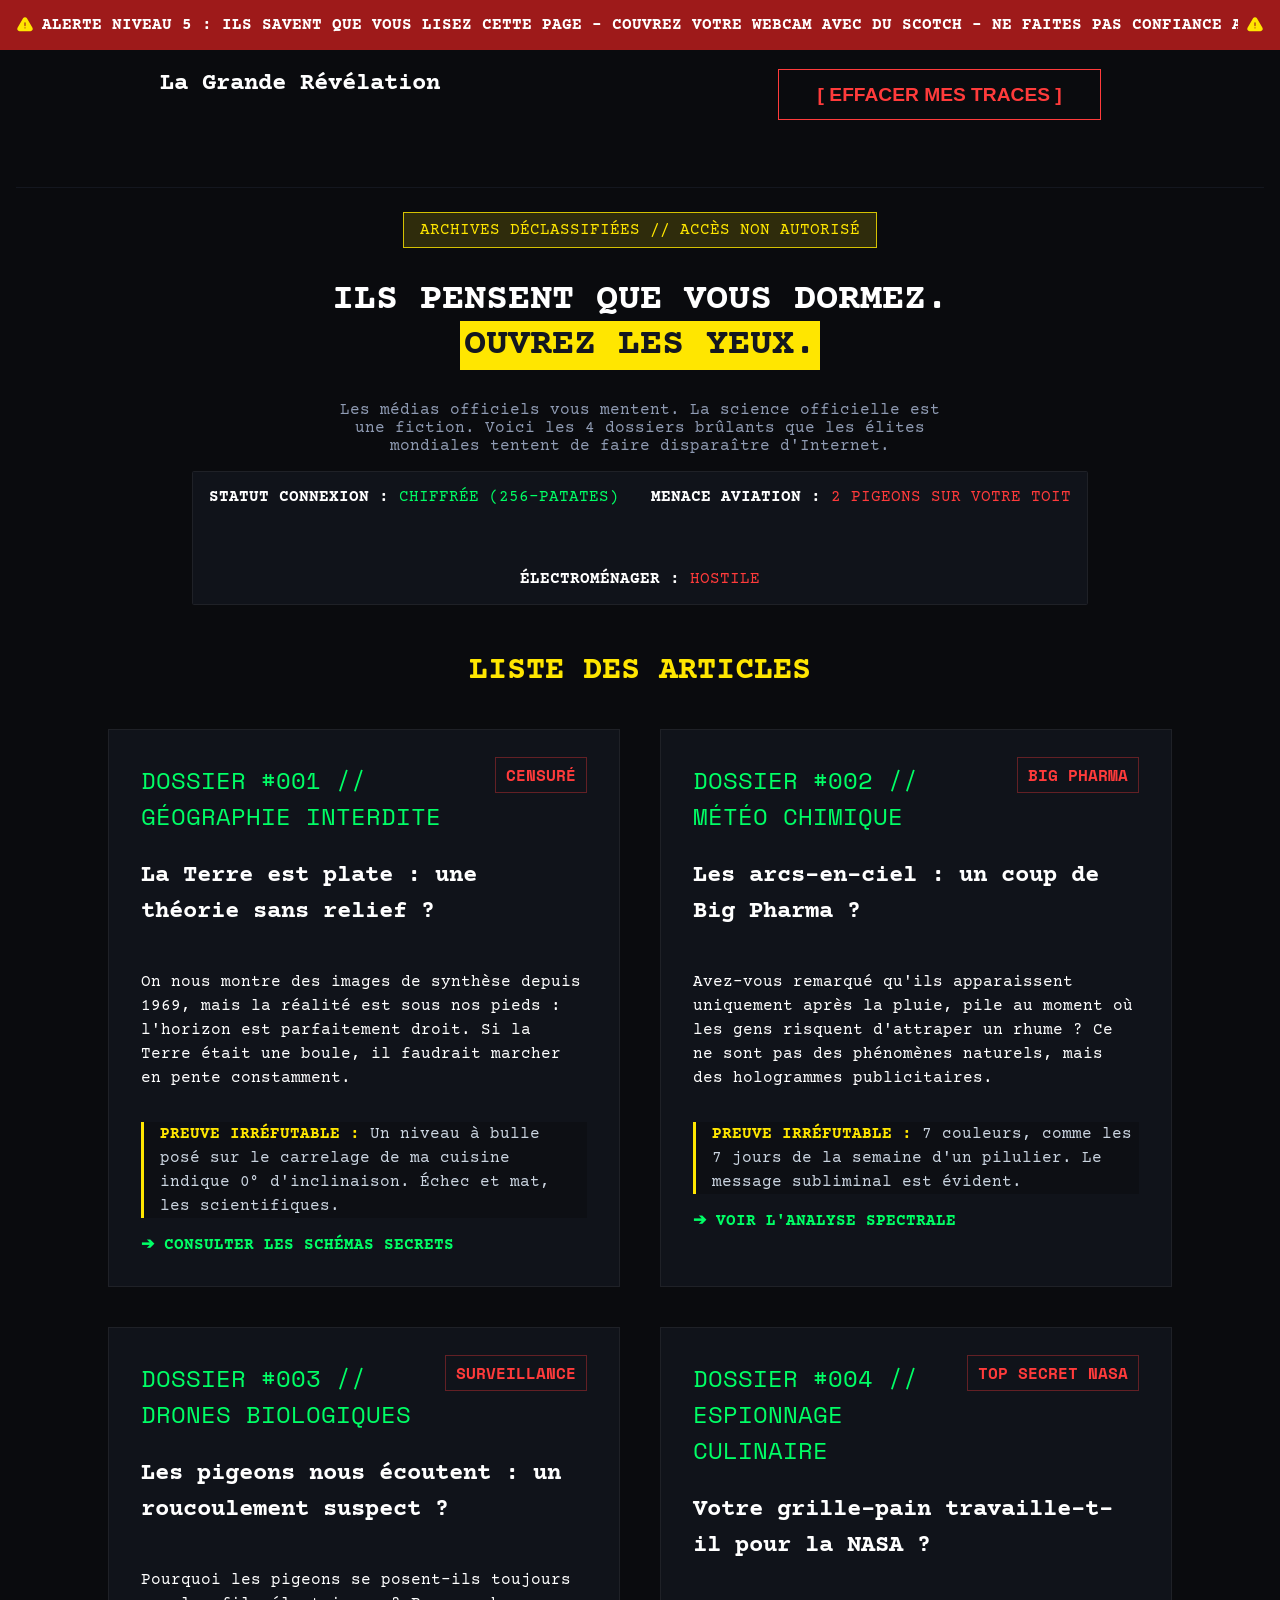
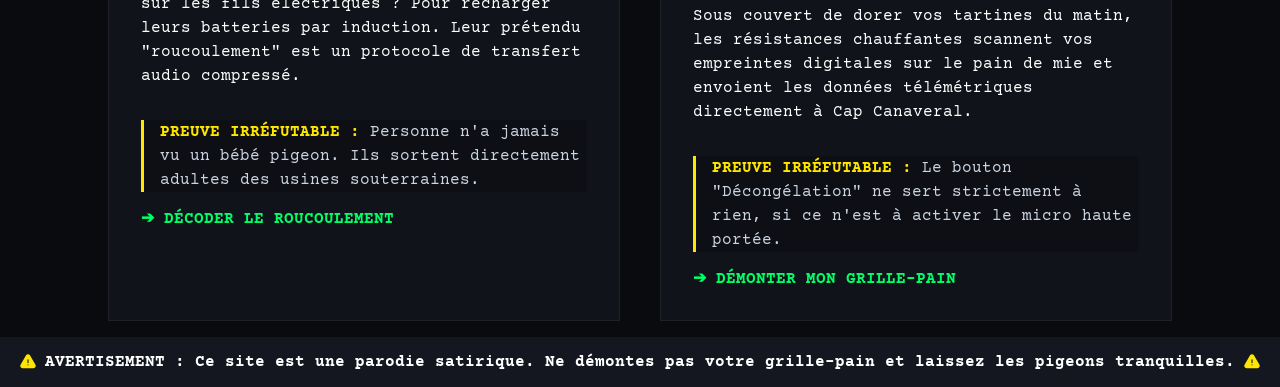
==== commit 6d8bd774: "dark white css fix" ====
--- a/index.html
+++ b/index.html
@@ -33,7 +33,7 @@
     <link href="https://fonts.googleapis.com/css2?family=Space+Mono:wght@400;700&display=swap" rel="stylesheet">
 
     <!-- Notre magnifique CSS -->
-    <link rel="stylesheet" href="css/dark.css">
+    <link id="theme-link" rel="stylesheet" href="css/dark.css">
     <link rel="stylesheet" href="css/global.css">
     <link rel="stylesheet" href="css/index.css">
 
@@ -54,15 +54,15 @@
         </svg>
     </header>
     <main>
-        <section class="banner" aria-labelledby="banner">
-            <h1>La Grande Révélation</h1>
+        <section class="banner" aria-labelledby="banner-title">
+            <h1 id="banner-title">La Grande Révélation</h1>
             <button class="button" type="button" onclick="alert('Trop tard, ils savent')" id="supprime-mes-traces">[ EFFACER MES TRACES ]</button>
         </section>
         <section class="hero" aria-labelledby="hero-title">
             <hr>
             <p class="warning">ARCHIVES DÉCLASSIFIÉES // ACCÈS NON AUTORISÉ</p>
 
-            <h2 class="title">
+            <h2 class="title" id="hero-title">
                 ILS PENSENT QUE VOUS DORMEZ.
                 <strong>OUVREZ LES YEUX.</strong>
             </h2>
@@ -89,9 +89,11 @@
             <article>
                 <header>
                     <h2>DOSSIER #001 // GÉOGRAPHIE INTERDITE</h2>
-                    <p>censuré</p>
+                    <ul class="article-tags">
+                        <li>censuré</li>
+                    </ul>
                 </header>
-                <p class="article-title">La Terre est plate : une théorie sans relief ?</p>
+                <h3 class="article-title">La Terre est plate : une théorie sans relief ?</h3>
                 <p>
                     On nous montre des images de synthèse depuis 1969, mais la réalité est
                     sous nos pieds : l'horizon est parfaitement droit. Si la Terre était
@@ -111,9 +113,11 @@
             <article>
                 <header>
                     <h2>DOSSIER #002 // MÉTÉO CHIMIQUE</h2>
-                    <p>Big Pharma</p>
+                    <ul class="article-tags">
+                        <li>Big Pharma</li>
+                    </ul>
                 </header>
-                <p class="article-title">Les arcs-en-ciel : un coup de Big Pharma ?</p>
+                <h3 class="article-title">Les arcs-en-ciel : un coup de Big Pharma ?</h3>
                 <p>
                     Avez-vous remarqué qu'ils apparaissent uniquement après la pluie, pile
                     au moment où les gens risquent d'attraper un rhume ? Ce ne sont pas des
@@ -133,9 +137,11 @@
             <article>
                 <header>
                     <h2>DOSSIER #003 // DRONES BIOLOGIQUES</h2>
-                    <p>surveillance</p>
+                    <ul class="article-tags">
+                        <li>surveillance</li>
+                    </ul>
                 </header>
-                <p class="article-title">Les pigeons nous écoutent : un roucoulement suspect ?</p>
+                <h3 class="article-title">Les pigeons nous écoutent : un roucoulement suspect ?</h3>
                 <p>
                     Pourquoi les pigeons se posent-ils toujours sur les fils électriques ?
                     Pour recharger leurs batteries par induction. Leur prétendu
@@ -155,9 +161,11 @@
             <article>
                 <header>
                     <h2 class="article-number">DOSSIER #004 // ESPIONNAGE CULINAIRE</h2>
-                    <p class="article-tag">Top secret NASA</p>
+                    <ul class="article-tags">
+                        <li>Top secret NASA</li>
+                    </ul>
                 </header>
-                <p class="article-title">Votre grille-pain travaille-t-il pour la NASA ?</p>
+                <h3 class="article-title">Votre grille-pain travaille-t-il pour la NASA ?</h3>
                 <p>
                     Sous couvert de dorer vos tartines du matin, les résistances
                     chauffantes scannent vos empreintes digitales sur le pain de mie et
@@ -168,7 +176,7 @@
                     rien, si ce n'est à activer le micro haute portée.
                 </p>
                 <footer>
-                    <a href="#">
+                    <a href="pages/grille-pain.html">
                         ➔ DÉMONTER MON GRILLE-PAIN
                     </a>
                 </footer>
--- a/css/dark.css
+++ b/css/dark.css
@@ -1,6 +1,6 @@
 :root {
     --red : #9e1a1a;
-    --red-2 : red;
+    --red-2 : #ff6060;
     --red-3 : #ff3b3b;
     --yellow : #ffe600;
     --yellow-2 : #e6c619;
@@ -18,4 +18,6 @@
     --signals-bg: #10131a;
     --card-alt: #0d0f14;
     --card-text: #cbd5e1;
+    --highlight : #ffe600;
+    --green-bg : #00ff66;
 }
--- a/css/global.css
+++ b/css/global.css
@@ -27,7 +27,7 @@
         width: 1lh;
         height: 1lh;
         flex-shrink: 0;
-        color: var(--yellow);
+        color: var(--highlight);
     }
 
     & p {
@@ -69,7 +69,7 @@
         width: 1lh;
         height: 1lh;
         flex-shrink: 0;
-        color: var(--yellow);
+        color: var(--highlight);
     }
 
     & p {
--- a/css/index.css
+++ b/css/index.css
@@ -5,10 +5,10 @@
         justify-content: space-around;
 
         & button {
-            color: var(--red);
+            color: var(--red-3);
             background-color: transparent;
 
-            border: solid 0.1em var(--red);
+            border: solid 0.1em var(--red-3);
 
             overflow: hidden;
             outline: none;
@@ -71,7 +71,7 @@
                 padding: 0.1em;
 
                 color: var(--black);
-                background: var(--yellow);
+                background: var(--highlight);
             }
         }
 
@@ -106,7 +106,7 @@
 
                 gap: 2em;
 
-                color: var(--red);
+                color: var(--red-3);
 
                 & .green {
                     color: var(--green);
@@ -159,30 +159,36 @@
 
                 & h2 {
                     margin: 0;
-                    color: #00ff66;
+                    color: var(--green);
 
                     font-weight: 400;
                 }
 
-                & p {
+                & .article-tags {
                     flex: 0 0 auto;
 
                     margin: -5px 0 0;
-                    padding: 5px 10px;
-
-                    border: 1px solid rgb(255 42 42 / 35%);
-
-                    color: #ff2a2a;
-
-                    font-weight: 700;
-
+                    padding: 0;
+
+                    color: var(--red-3);
+
+                    list-style: none;
                     text-transform: uppercase;
+
+                    & li {
+                        padding: 5px 10px;
+
+                        border: 1px solid color-mix(in srgb, var(--red-3) 35%, transparent);
+
+                        line-height: 1.5;
+                    }
                 }
             }
 
             & .article-title {
                 font-size: 1.5em;
                 font-weight: 700;
+                line-height: 1.5;
             }
 
             & p {
@@ -217,4 +223,59 @@
             }
         }
     }
+}
+
+@media (max-width: 1023px) {
+    body > main {
+        & .article-list {
+            gap: 1.5em;
+
+            & article {
+                & header {
+                    flex-wrap: wrap;
+                }
+            }
+        }
+    }
+}
+
+@media (max-width: 767px) {
+    body > main {
+        padding: 0.5em;
+        font-size: 0.7em;
+
+        & .banner {
+            flex-wrap: wrap;
+
+            & button {
+                padding: 0.7em 1em;
+                margin: 0.5em;
+            }
+        }
+
+        & .hero {
+            & .title {
+                font-size: 1.5em;
+            }
+
+            & ul {
+                gap: 1em;
+
+                & li {
+                    flex-wrap: wrap;
+                    gap: 1em;
+                }
+            }
+        }
+
+        & .article-list {
+            grid-template-columns: minmax(0, 512px);
+            gap: 1.5em;
+            margin: 0.5em;
+
+            & article {
+                padding: 1em;
+            }
+        }
+    }
 }
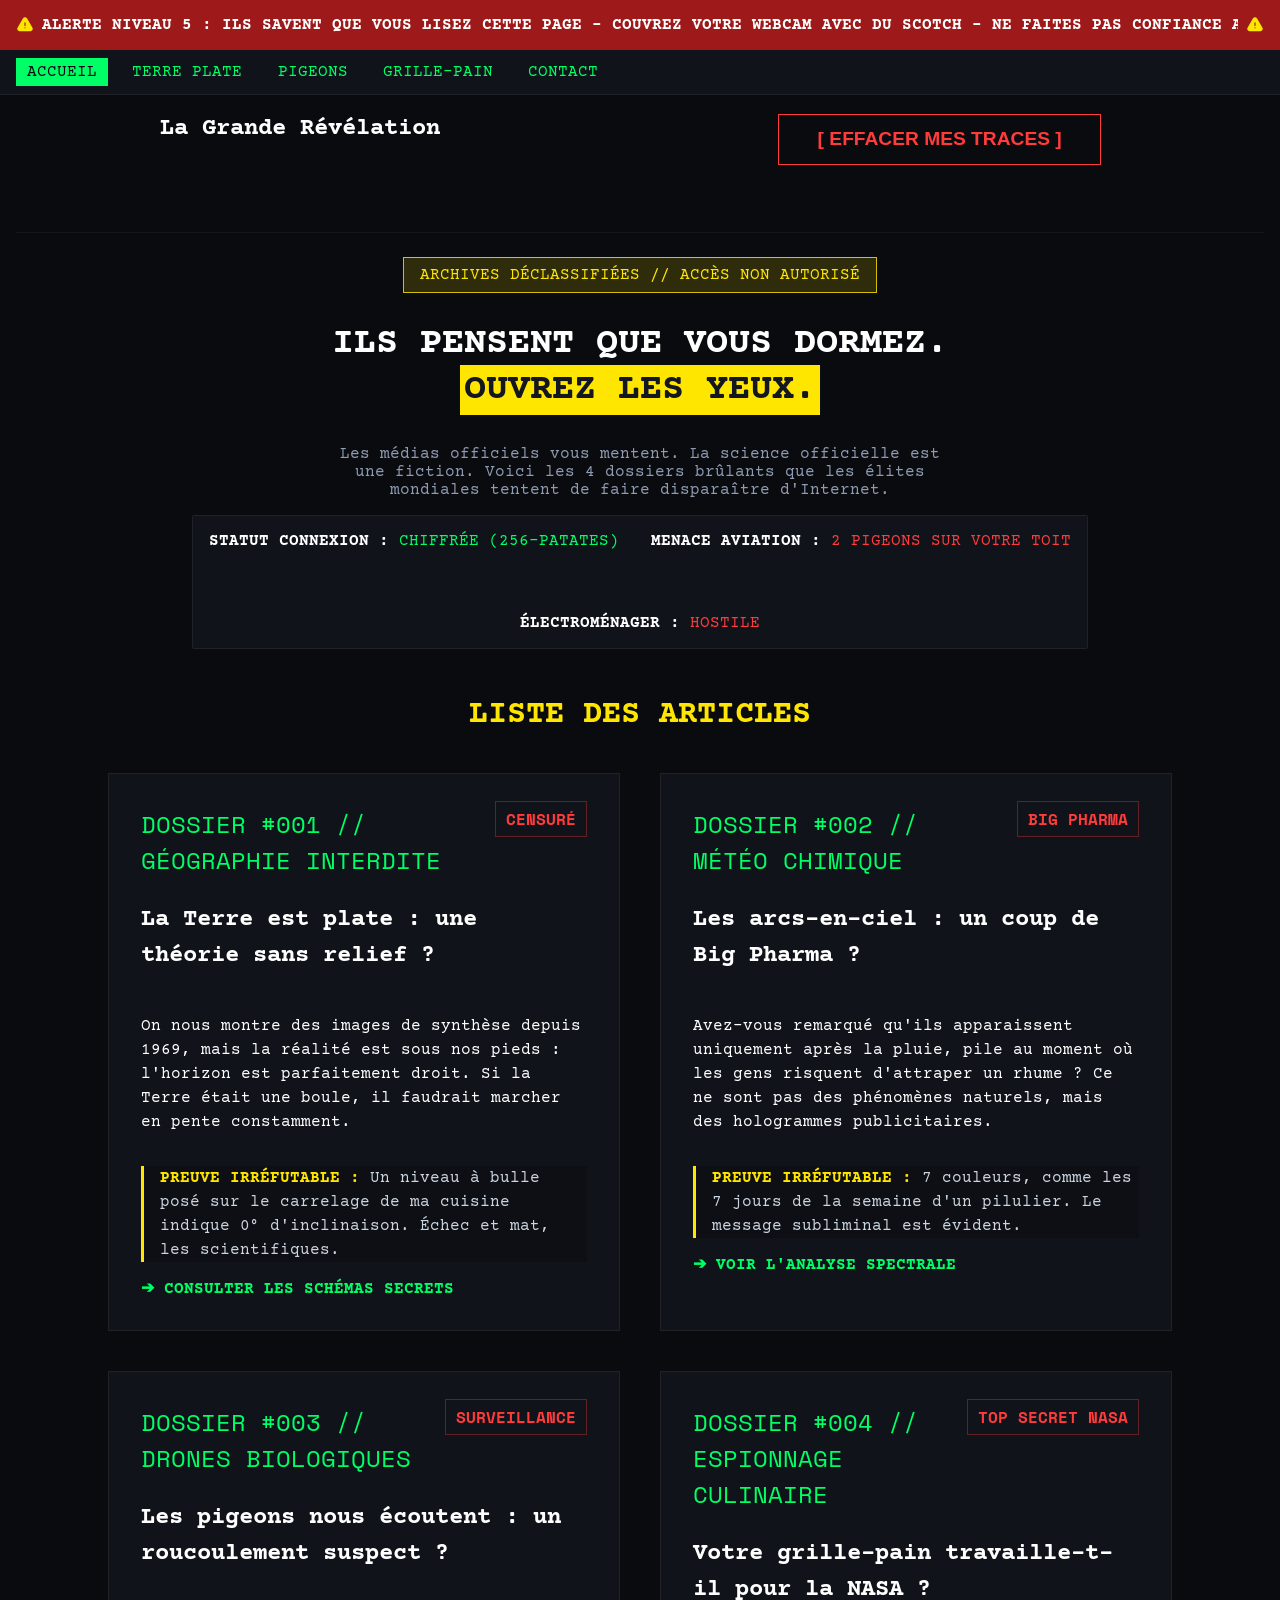
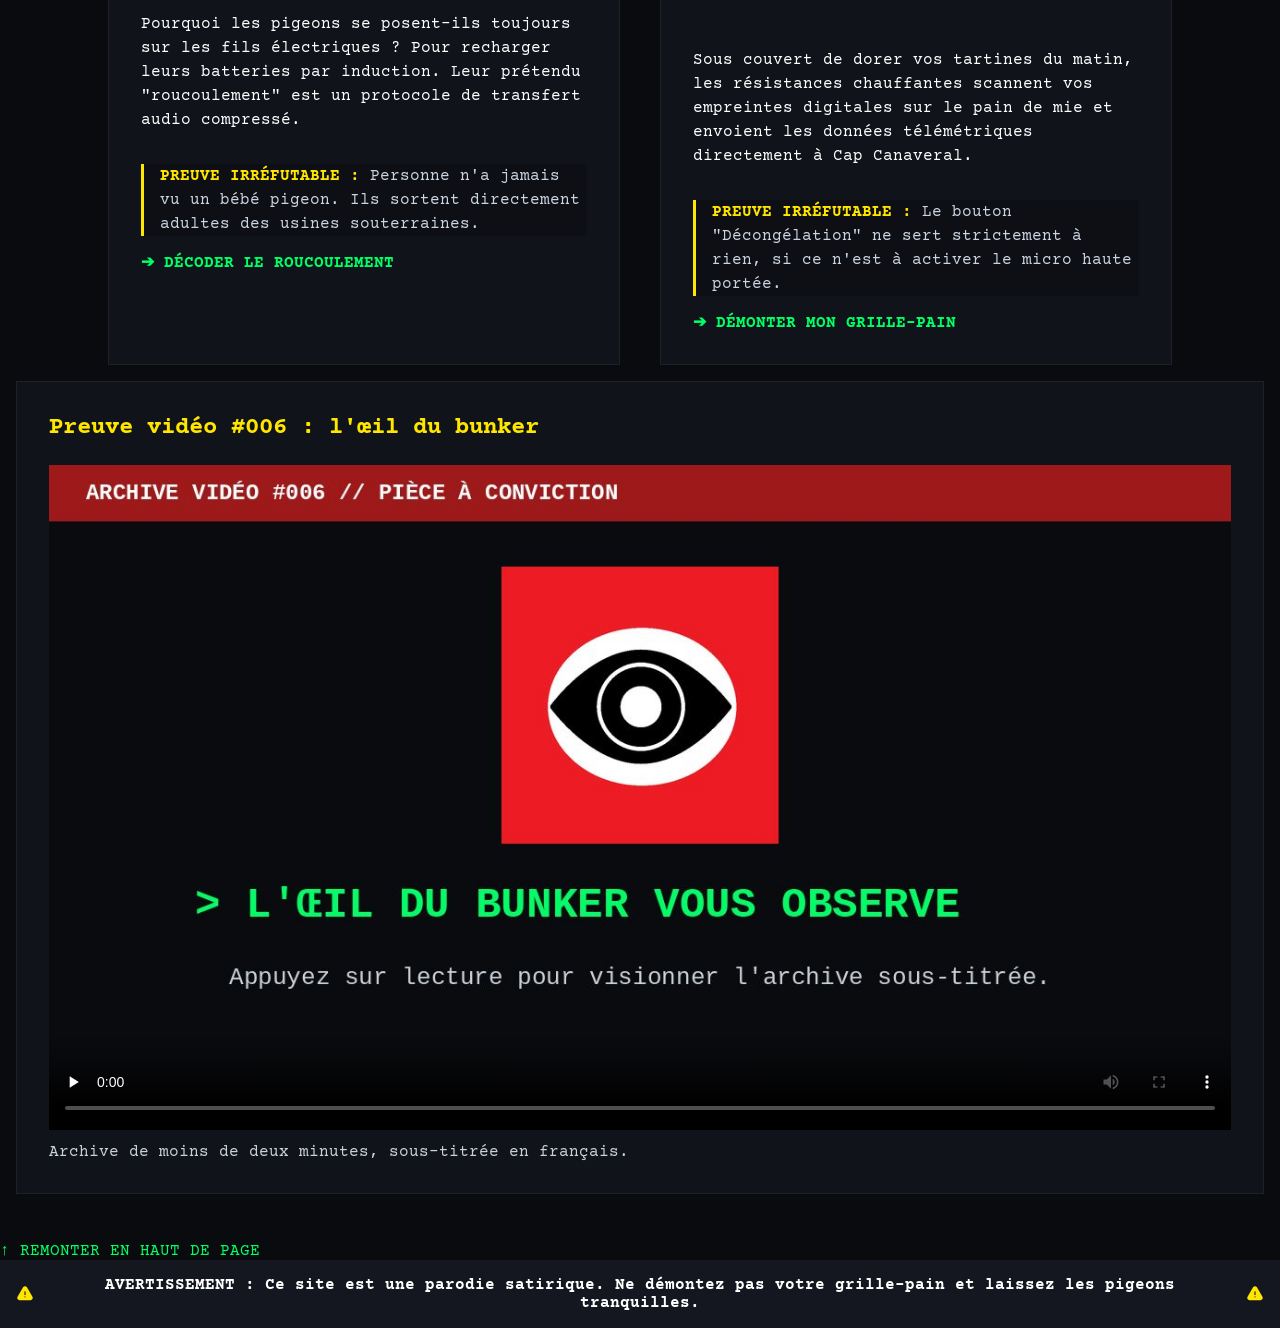
==== commit 975d0641: "Page contact, menu, référencement, noms en anglais, CSS minifié" ====
--- a/index.html
+++ b/index.html
@@ -8,55 +8,94 @@
     -->
     <meta charset="UTF-8">
     <meta name="viewport" content="width=device-width, initial-scale=1.0">
-    <title>La Grande Révélation.</title>
+    <title>La Grande Révélation - Les dossiers qu'on vous cache</title>
     <!-- Site 100% réel que du réel certifié par Hugo Decrypte -->
 
+    <meta name="description" content="Parodie de théories du complot : la Terre plate, les arcs-en-ciel publicitaires, les pigeons espions et le grille-pain de la NASA.">
+    <meta name="author" content="github:cazzuloa">
+
     <!-- Faut bien le faire pour le SEO, comme ça je suis premier sur Google -->
-    <meta name='keywords' content='Terre, Révélation, Bob, La Grand Révélation, Théorie du complots, Nasa'>
-    <meta name='description' content='Site Web pour notre projet en BUT Info 1ère année. Le thème est sur les théories du complots'>
-    <meta name='copyright' content='github:cazzuloa'>
-
-    <!-- Tags Open Graph pour avoir de jolis partages sur les réseaux sociaux -->
-    <meta name='og:title' content='The Rock'>
-    <meta name='og:type' content='movie'>
-    <meta name='og:url' content='http://www.imdb.com/title/tt0117500/'>
-    <meta name='og:image' content='http://ia.media-imdb.com/rock.jpg'>
-    <meta name='og:site_name' content='IMDb'>
-    <meta name='og:description' content='A group of U.S. Marines, under command of...'>
-
-    <!-- Google Fonts, on est de pro du Front-End -->
-    <!-- Comment se nomme la Barbie la plus poilue ? La Barbie chette !-->
+    <meta name="keywords" content="Terre plate, Révélation, Bob, La Grande Révélation, Théories du complot, NASA">
+
+    <!-- Adresse officielle de la page et descriptif de partage (Open Graph, Twitter Card) -->
+    <link rel="canonical" href="https://cazzuloa.github.io/La-Grande-Revelation/">
+    <meta property="og:title" content="La Grande Révélation - Les dossiers qu'on vous cache">
+    <meta property="og:type" content="website">
+    <meta property="og:url" content="https://cazzuloa.github.io/La-Grande-Revelation/">
+    <meta property="og:site_name" content="La Grande Révélation">
+    <meta property="og:description" content="Parodie de théories du complot : la Terre plate, les arcs-en-ciel publicitaires, les pigeons espions et le grille-pain de la NASA.">
+    <meta property="og:image" content="https://cazzuloa.github.io/La-Grande-Revelation/assets/images/og-image.jpg">
+    <meta property="og:image:width" content="1200">
+    <meta property="og:image:height" content="630">
+    <meta property="og:locale" content="fr_FR">
+    <meta name="twitter:card" content="summary">
+    <meta name="twitter:title" content="La Grande Révélation - Les dossiers qu'on vous cache">
+    <meta name="twitter:description" content="Parodie de théories du complot : la Terre plate, les arcs-en-ciel publicitaires, les pigeons espions et le grille-pain de la NASA.">
+    <meta name="twitter:image" content="https://cazzuloa.github.io/La-Grande-Revelation/assets/images/og-image.jpg">
+
+    <!-- Données structurées : description du site pour les moteurs de recherche -->
+    <script type="application/ld+json">
+    {
+        "@context": "https://schema.org",
+        "@type": "WebSite",
+        "name": "La Grande Révélation",
+        "url": "https://cazzuloa.github.io/La-Grande-Revelation/",
+        "description": "Parodie de théories du complot : la Terre plate, les arcs-en-ciel publicitaires, les pigeons espions et le grille-pain de la NASA.",
+        "inLanguage": "fr"
+    }
+    </script>
+
+    <!-- Favicon : l'œil du bunker, en deux tailles et pour l'écran d'accueil d'Apple -->
+    <link rel="icon" href="assets/images/favicon-32.png" sizes="32x32" type="image/png">
+    <link rel="icon" href="assets/images/favicon-192.png" sizes="192x192" type="image/png">
+    <link rel="apple-touch-icon" href="assets/images/apple-touch-icon.png">
+
+    <!-- Google Fonts : seules les polices utilisées par le site sont chargées -->
     <link rel="preconnect" href="https://fonts.googleapis.com">
     <link rel="preconnect" href="https://fonts.gstatic.com" crossorigin>
-    <link href="https://fonts.googleapis.com/css2?family=Courier+Prime:ital,wght@0,400;0,700;1,400;1,700&family=Noto+Serif:ital,wght@0,100..900;1,100..900&display=swap" rel="stylesheet">
-    <link href="https://fonts.googleapis.com/css2?family=Noto+Serif:ital,wght@0,100..900;1,100..900&display=swap" rel="stylesheet">
-    <link href="https://fonts.googleapis.com/css2?family=Space+Mono:wght@400;700&display=swap" rel="stylesheet">
+    <link href="https://fonts.googleapis.com/css2?family=Courier+Prime:ital,wght@0,400;0,700;1,400;1,700&amp;family=Space+Mono:wght@400;700&display=swap" rel="stylesheet">
 
     <!-- Notre magnifique CSS -->
-    <link id="theme-link" rel="stylesheet" href="css/dark.css">
-    <link rel="stylesheet" href="css/global.css">
-    <link rel="stylesheet" href="css/index.css">
+    <link id="theme-link" rel="stylesheet" href="css/dark.min.css">
+    <link rel="stylesheet" href="css/global.min.css">
+    <link rel="stylesheet" href="css/index.min.css">
 
     <!-- Pour que le Mossad ne trouve pas nos traces -->
     <script src="js/theme-changer.js"></script>
 </head>
-<body>
+<body id="top">
+    <!-- Lien d'évitement : au clavier, saute directement au contenu -->
+    <a class="skip-link" href="#main-content">Aller au contenu</a>
+
     <header>
-        <svg xmlns="http://www.w3.org/2000/svg" viewBox="0 0 24 24" fill="currentColor" class="size-6">
+        <svg xmlns="http://www.w3.org/2000/svg" viewBox="0 0 24 24" fill="currentColor" aria-hidden="true">
             <path fill-rule="evenodd" d="M9.401 3.003c1.155-2 4.043-2 5.197 0l7.355 12.748c1.154 2-.29 4.5-2.599 4.5H4.645c-2.309 0-3.752-2.5-2.598-4.5L9.4 3.003ZM12 8.25a.75.75 0 0 1 .75.75v3.75a.75.75 0 0 1-1.5 0V9a.75.75 0 0 1 .75-.75Zm0 8.25a.75.75 0 1 0 0-1.5.75.75 0 0 0 0 1.5Z" clip-rule="evenodd" />
         </svg>
         <p>
             <span>alerte niveau 5 : ils savent que vous lisez cette page - couvrez votre webcam avec du scotch - ne faites pas confiance aux pigeons - votre grille-pain enregistre vos pensées - </span>
             <span aria-hidden="true">alerte niveau 5 : ils savent que vous lisez cette page - couvrez votre webcam avec du scotch - ne faites pas confiance aux pigeons - votre grille-pain enregistre vos pensées - </span>
         </p>
-        <svg xmlns="http://www.w3.org/2000/svg" viewBox="0 0 24 24" fill="currentColor" class="size-6">
+        <svg xmlns="http://www.w3.org/2000/svg" viewBox="0 0 24 24" fill="currentColor" aria-hidden="true">
             <path fill-rule="evenodd" d="M9.401 3.003c1.155-2 4.043-2 5.197 0l7.355 12.748c1.154 2-.29 4.5-2.599 4.5H4.645c-2.309 0-3.752-2.5-2.598-4.5L9.4 3.003ZM12 8.25a.75.75 0 0 1 .75.75v3.75a.75.75 0 0 1-1.5 0V9a.75.75 0 0 1 .75-.75Zm0 8.25a.75.75 0 1 0 0-1.5.75.75 0 0 0 0 1.5Z" clip-rule="evenodd" />
         </svg>
     </header>
-    <main>
+
+    <!-- Navigation principale : présente sur toutes les pages, la page en cours est signalée -->
+    <nav aria-label="Navigation principale">
+        <ul>
+            <li><a href="index.html" aria-current="page">Accueil</a></li>
+            <li><a href="pages/flat-earth.html">Terre plate</a></li>
+            <li><a href="pages/pigeons.html">Pigeons</a></li>
+            <li><a href="pages/toaster.html">Grille-pain</a></li>
+            <li><a href="pages/contact.html">Contact</a></li>
+        </ul>
+    </nav>
+
+    <main id="main-content" tabindex="-1">
         <section class="banner" aria-labelledby="banner-title">
             <h1 id="banner-title">La Grande Révélation</h1>
-            <button class="button" type="button" onclick="alert('Trop tard, ils savent')" id="supprime-mes-traces">[ EFFACER MES TRACES ]</button>
+            <!-- Le clic est géré par theme-changer.js -->
+            <button class="button" type="button" id="clear-my-traces">[ EFFACER MES TRACES ]</button>
         </section>
         <section class="hero" aria-labelledby="hero-title">
             <hr>
@@ -84,9 +123,10 @@
             </ul>
         </section>
 
+        <!-- Liste des dossiers ; l'identifiant de chaque article sert d'ancrage au menu -->
         <section class="article-list">
             <h2>Liste des articles</h2>
-            <article>
+            <article id="file-001">
                 <header>
                     <h2>DOSSIER #001 // GÉOGRAPHIE INTERDITE</h2>
                     <ul class="article-tags">
@@ -104,13 +144,13 @@
                     cuisine indique 0° d'inclinaison. Échec et mat, les scientifiques.
                 </p>
                 <footer>
-                    <a href="#">
+                    <a href="pages/flat-earth.html">
                         ➔ CONSULTER LES SCHÉMAS SECRETS
                     </a>
                 </footer>
             </article>
 
-            <article>
+            <article id="file-002">
                 <header>
                     <h2>DOSSIER #002 // MÉTÉO CHIMIQUE</h2>
                     <ul class="article-tags">
@@ -128,13 +168,14 @@
                     pilulier. Le message subliminal est évident.
                 </p>
                 <footer>
-                    <a href="#">
+                    <!-- L'analyse spectrale est une fonctionnalité : le clic active le thème arc-en-ciel -->
+                    <a href="#" id="spectral-analysis">
                         ➔ VOIR L'ANALYSE SPECTRALE
                     </a>
                 </footer>
             </article>
 
-            <article>
+            <article id="file-003">
                 <header>
                     <h2>DOSSIER #003 // DRONES BIOLOGIQUES</h2>
                     <ul class="article-tags">
@@ -152,15 +193,15 @@
                     directement adultes des usines souterraines.
                 </p>
                 <footer>
-                    <a href="#">
+                    <a href="pages/pigeons.html">
                         ➔ DÉCODER LE ROUCOULEMENT
                     </a>
                 </footer>
             </article>
 
-            <article>
-                <header>
-                    <h2 class="article-number">DOSSIER #004 // ESPIONNAGE CULINAIRE</h2>
+            <article id="file-004">
+                <header>
+                    <h2>DOSSIER #004 // ESPIONNAGE CULINAIRE</h2>
                     <ul class="article-tags">
                         <li>Top secret NASA</li>
                     </ul>
@@ -176,21 +217,39 @@
                     rien, si ce n'est à activer le micro haute portée.
                 </p>
                 <footer>
-                    <a href="pages/grille-pain.html">
+                    <a href="pages/toaster.html">
                         ➔ DÉMONTER MON GRILLE-PAIN
                     </a>
                 </footer>
             </article>
         </section>
+
+        <!-- Preuve vidéo : la vidéo (evidence.mp4) et ses sous-titres (evidence.fr.vtt)
+             sont déposées dans le dossier assets/videos/ -->
+        <section class="evidence" aria-labelledby="evidence-title">
+            <h2 id="evidence-title">Preuve vidéo #006 : l'œil du bunker</h2>
+            <figure>
+                <!-- Lecture manuelle : rien n'est téléchargé avant que le visiteur appuie sur lecture -->
+                <video controls width="1280" height="720" preload="none" poster="assets/videos/evidence-poster.jpg" playsinline>
+                    <source src="assets/videos/evidence.mp4" type="video/mp4">
+                    <track kind="subtitles" src="assets/videos/evidence.fr.vtt" srclang="fr" label="Français" default>
+                    Votre navigateur ne peut pas lire cette vidéo. <a href="assets/videos/evidence.mp4">Télécharger la vidéo</a>.
+                </video>
+                <figcaption>Archive de moins de deux minutes, sous-titrée en français.</figcaption>
+            </figure>
+        </section>
+
+        <!-- Ancrage : remonte en haut de la page -->
+        <a class="back-to-top" href="#top">↑ Remonter en haut de page</a>
     </main>
     <footer>
-        <svg xmlns="http://www.w3.org/2000/svg" viewBox="0 0 24 24" fill="currentColor" class="size-6">
-            <path fill-rule="evenodd" d="M9.401 3.003c1.155-2 4.043-2 5.197 0l7.355 12.748c1.154 2-.29 4.5-2.599 4.5H4.645c-2.309 0-3.752-2.5-2.598-4.5L9.4 3.003ZM12 8.25a.75.75 0 0 1 .75.75v3.75a.75.75 0 0 1-1.5 0V9a.75.75 0 0 1 .75-.75Zm0 8.25a.75.75 0 1 0 0-1.5.75.75 0 0 0 0 1.5Z" clip-rule="evenodd" />
-        </svg>
-        <p>AVERTISEMENT : Ce site est une parodie satirique. Ne démontes pas votre grille-pain et laissez les pigeons tranquilles.</p>
-        <svg xmlns="http://www.w3.org/2000/svg" viewBox="0 0 24 24" fill="currentColor" class="size-6">
+        <svg xmlns="http://www.w3.org/2000/svg" viewBox="0 0 24 24" fill="currentColor" aria-hidden="true">
+            <path fill-rule="evenodd" d="M9.401 3.003c1.155-2 4.043-2 5.197 0l7.355 12.748c1.154 2-.29 4.5-2.599 4.5H4.645c-2.309 0-3.752-2.5-2.598-4.5L9.4 3.003ZM12 8.25a.75.75 0 0 1 .75.75v3.75a.75.75 0 0 1-1.5 0V9a.75.75 0 0 1 .75-.75Zm0 8.25a.75.75 0 1 0 0-1.5.75.75 0 0 0 0 1.5Z" clip-rule="evenodd" />
+        </svg>
+        <p>AVERTISSEMENT : Ce site est une parodie satirique. Ne démontez pas votre grille-pain et laissez les pigeons tranquilles.</p>
+        <svg xmlns="http://www.w3.org/2000/svg" viewBox="0 0 24 24" fill="currentColor" aria-hidden="true">
             <path fill-rule="evenodd" d="M9.401 3.003c1.155-2 4.043-2 5.197 0l7.355 12.748c1.154 2-.29 4.5-2.599 4.5H4.645c-2.309 0-3.752-2.5-2.598-4.5L9.4 3.003ZM12 8.25a.75.75 0 0 1 .75.75v3.75a.75.75 0 0 1-1.5 0V9a.75.75 0 0 1 .75-.75Zm0 8.25a.75.75 0 1 0 0-1.5.75.75 0 0 0 0 1.5Z" clip-rule="evenodd" />
         </svg>
     </footer>
 </body>
-</html>+</html>
--- a/css/dark.min.css
+++ b/css/dark.min.css
@@ -0,0 +1 @@
+:root{--red:#9e1a1a;--red-2:#ff6060;--red-3:#ff3b3b;--yellow:#ffe600;--yellow-2:#e6c619;--green:#0f6;--green-2:#01ff66;--white:#fff;--white-2:#c9d1d9;--black:#14171f;--background:#0a0b0e;--border:#1f2127;--text:#fff;--background-g:#1f2a24;--background-g-2:#01ff6610;--muted:#8f9bb3;--signals-bg:#10131a;--card-alt:#0d0f14;--card-text:#cbd5e1;--highlight:#ffe600;--green-bg:#0f6}
--- a/css/global.min.css
+++ b/css/global.min.css
@@ -0,0 +1 @@
+*{box-sizing:border-box}html,body{background:var(--background);color:var(--text);margin:0;padding:0;font-family:Courier Prime,Courier New,monospace}.visually-hidden{white-space:nowrap;border:0;width:1px;height:1px;margin:-1px;padding:0;position:absolute;overflow:hidden}:target{scroll-margin-top:4em}@media (prefers-reduced-motion:no-preference){html{scroll-behavior:smooth}}.back-to-top{color:var(--green);text-transform:uppercase;margin-top:2em;text-decoration:none;display:inline-block;&:hover{text-decoration:underline}&:focus-visible{outline:.15em solid var(--yellow);outline-offset:.1em}}body>.skip-link{z-index:2;background-color:var(--green);color:var(--background);padding:.6em 1em;text-decoration:none;position:absolute;top:0;left:0;transform:translateY(-100%);&:focus{transform:translateY(0)}}body>header{background-color:var(--red);color:var(--white);justify-content:center;align-items:center;gap:.5em;padding:1em;display:flex;overflow:hidden;& svg{width:1lh;height:1lh;color:var(--highlight);flex-shrink:0}& p{text-transform:uppercase;white-space:nowrap;flex:1;min-width:0;margin:0;font-family:Courier Prime,monospace;font-size:1em;font-weight:700;display:flex;overflow:hidden;& span{flex-shrink:0;animation:30s linear infinite marquee}}}@keyframes marquee{0%{transform:translate(0)}to{transform:translate(-100%)}}body>nav{z-index:1;background-color:var(--signals-bg);border-bottom:.1em solid var(--border);padding:.5em 1em;position:sticky;top:0;& ul{flex-wrap:wrap;gap:.3em .8em;margin:0;padding:0;list-style:none;display:flex}& a{color:var(--green);text-transform:uppercase;padding:.3em .7em;text-decoration:none;display:inline-block;&:hover{text-decoration:underline}&[aria-current=page]{background-color:var(--green);color:var(--background)}&:focus-visible{outline:.15em solid var(--yellow);outline-offset:.1em}}}body>footer{background-color:var(--black);color:var(--white);justify-content:center;align-items:center;gap:.5em;padding:1em;display:flex;& svg{width:1lh;height:1lh;color:var(--highlight);flex-shrink:0}& p{text-align:center;margin:0;font-family:Courier Prime,monospace;font-size:1em;font-weight:700}}body>.leprechauns{position:fixed;inset:0;overflow:hidden;& img{top:-8em;left:var(--x);width:var(--size);height:auto;animation:rain var(--duration) linear var(--delay) infinite;position:absolute}}@keyframes rain{0%{transform:translateY(0)rotate(-10deg)}50%{transform:translateY(calc(50vh + 8em))rotate(10deg)}to{transform:translateY(calc(100vh + 16em))rotate(-10deg)}}@media (width<=1023px){body>main{padding:3em}}@media (width<=767px){body>header{padding:.7em;& svg{width:.7lh;height:.7lh}& p{font-size:.7em}}body>nav{padding:.4em .6em;& a{padding:.25em .5em;font-size:.85em}}body>footer{padding:.7em;& svg{width:.7lh;height:.7lh}& p{font-size:.7em}}}@media (prefers-reduced-motion:reduce){body>header p span{animation:none}body>.leprechauns{display:none}}
--- a/css/index.min.css
+++ b/css/index.min.css
@@ -0,0 +1 @@
+body>main{& .banner{justify-content:space-around;display:flex;& button{color:var(--red-3);border:solid .1em var(--red-3);background-color:#0000;margin:1em;padding:.7em 2em;font-size:1.2em;font-weight:700;overflow:hidden;&:focus-visible{outline:.15em solid var(--yellow);outline-offset:.1em}}& .button{transition-duration:.3s}& .button:hover{background-color:var(--red);color:var(--white)}}& .hero{text-align:center;flex-direction:column;justify-content:center;padding:1em;display:flex;& hr{border:none;border-top:1px solid var(--black);align-self:stretch;width:100%;margin:2em 0 1.5em}& .warning{background:color-mix(in srgb, var(--yellow) 15%, transparent);border:.1em solid color-mix(in srgb, var(--yellow) 80%, transparent);color:var(--yellow);text-align:center;margin:auto;padding:.5em 1em}& .title{text-align:center;flex-direction:column;font-size:2.3em;font-weight:700;display:flex;& strong{color:var(--black);background:var(--highlight);margin:auto;padding:.1em}}& .description{color:var(--muted);max-width:60ch;margin:0 auto}& ul{background:var(--signals-bg);border:.1em solid var(--border);border-radius:.1em;flex-direction:column;align-self:center;gap:2em;max-width:150ch;padding-left:1em;padding-right:1em;list-style:none;display:flex;& li{color:var(--red-3);justify-content:center;align-items:center;gap:2em;display:flex;& .green{color:var(--green)}& strong{color:var(--text)}}}}& .article-list{grid-template-columns:repeat(2,minmax(0,512px));justify-content:center;gap:2.5em;margin:1em;display:grid;&>h2{text-align:center;text-transform:uppercase;color:var(--yellow);grid-column:1/-1;margin:0;font-size:2em}& article{background:var(--signals-bg);border:.1em solid var(--border);flex-direction:column;padding:2em;display:flex;& header{justify-content:space-between;align-items:flex-start;gap:1em;font-family:Space Mono,monospace;font-size:1em;font-weight:700;display:flex;& h2{color:var(--green);margin:0;font-weight:400}& .article-tags{color:var(--red-3);text-transform:uppercase;flex:none;margin:-5px 0 0;padding:0;list-style:none;& li{border:1px solid color-mix(in srgb, var(--red-3) 35%, transparent);padding:5px 10px;line-height:1.5}}}& .article-title{font-size:1.5em;font-weight:700;line-height:1.5}& p{line-height:1.5}& .article-proof{background:var(--card-alt);color:var(--card-text);border-left:.2em solid var(--yellow);padding-left:1em;& strong{color:var(--yellow)}}& footer{& a{color:var(--green);font-size:1em;font-weight:700;text-decoration:none}& a:hover{text-decoration:underline}}}}& .evidence{background:var(--signals-bg);border:.1em solid var(--border);margin:1em;padding:2em;& h2{color:var(--yellow);margin:0 0 1em;font-size:1.5em}& figure{margin:0;& video{background-color:var(--black);width:100%;height:auto;display:block}& figcaption{color:var(--white-2);margin-top:.8em;font-weight:400}}}}@media (width<=1023px){body>main{& .article-list{gap:1.5em;& article{& header{flex-wrap:wrap}}}}}@media (width<=767px){body>main{padding:.5em;font-size:.7em;& .banner{flex-wrap:wrap;& button{margin:.5em;padding:.7em 1em}}& .hero{& .title{font-size:1.5em}& ul{gap:1em;& li{flex-wrap:wrap;gap:1em}}}& .article-list{grid-template-columns:minmax(0,512px);gap:1.5em;margin:.5em;& article{padding:1em}}}}
